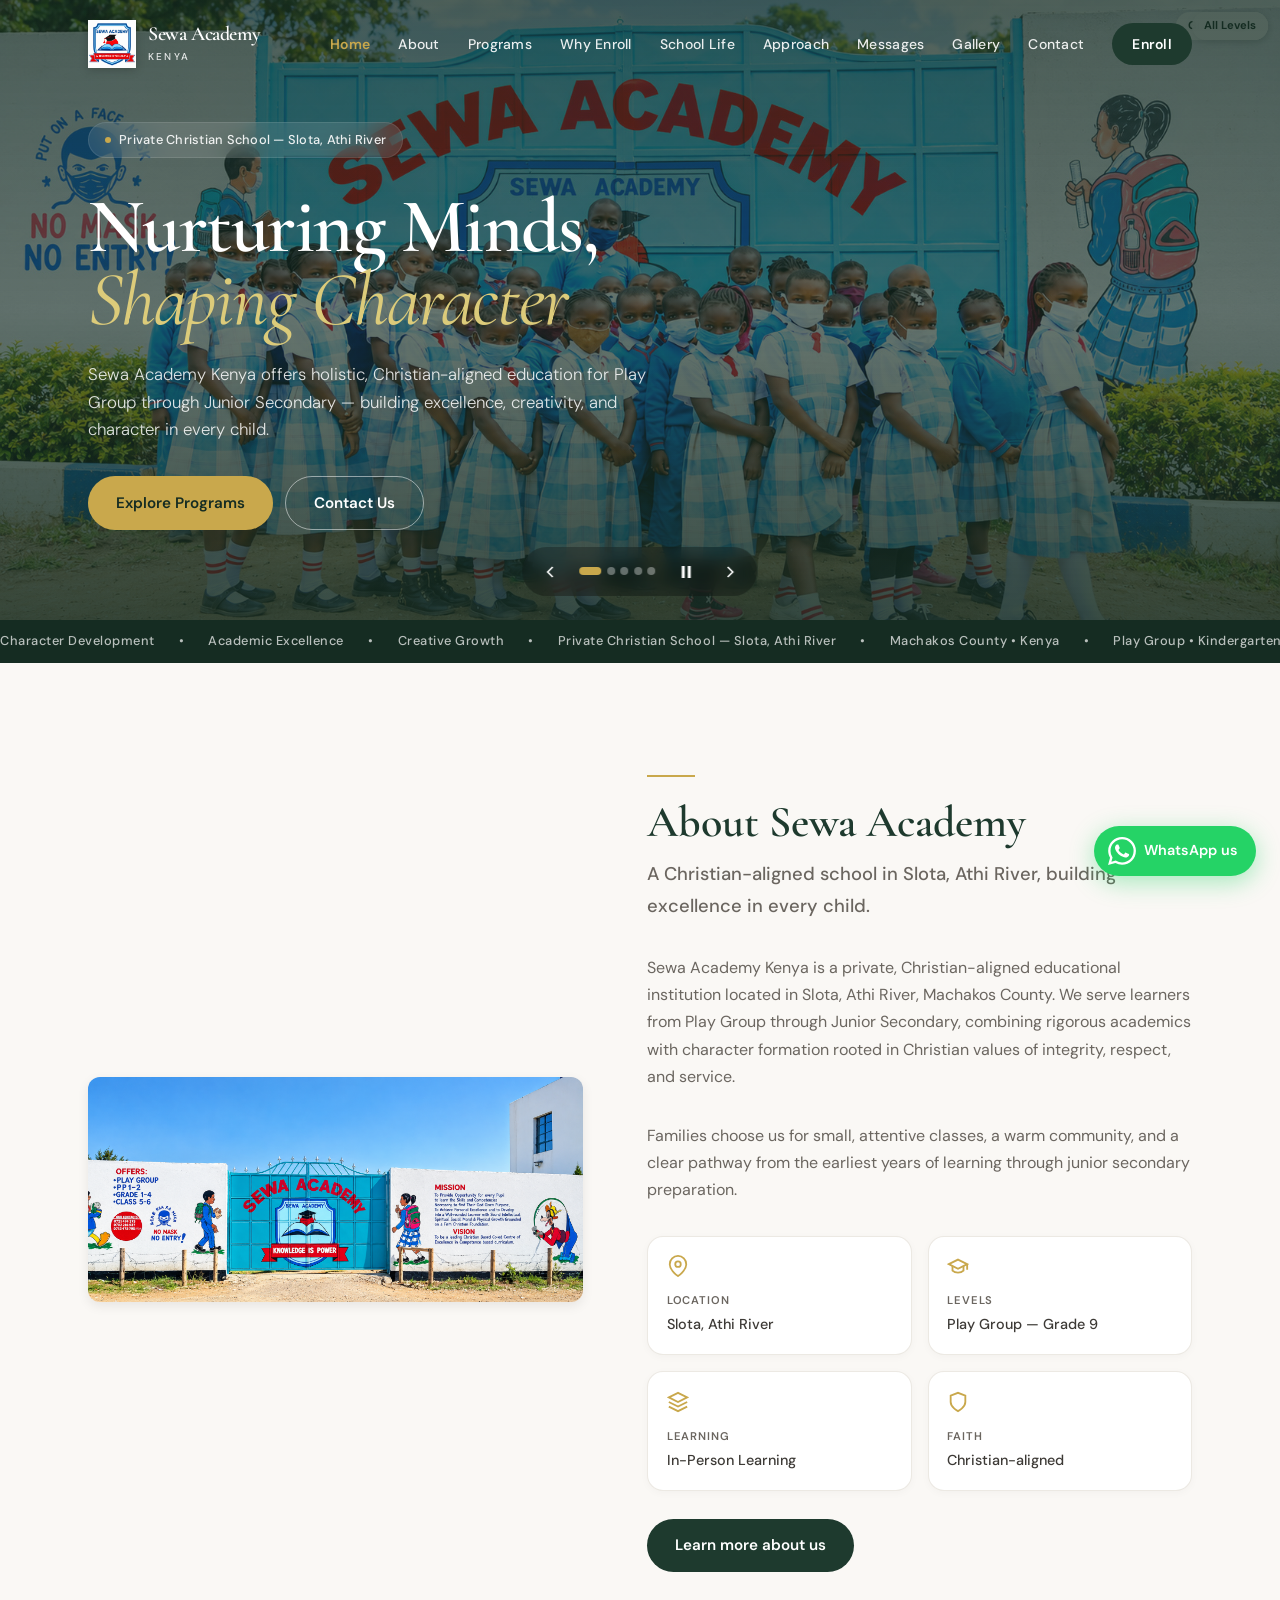
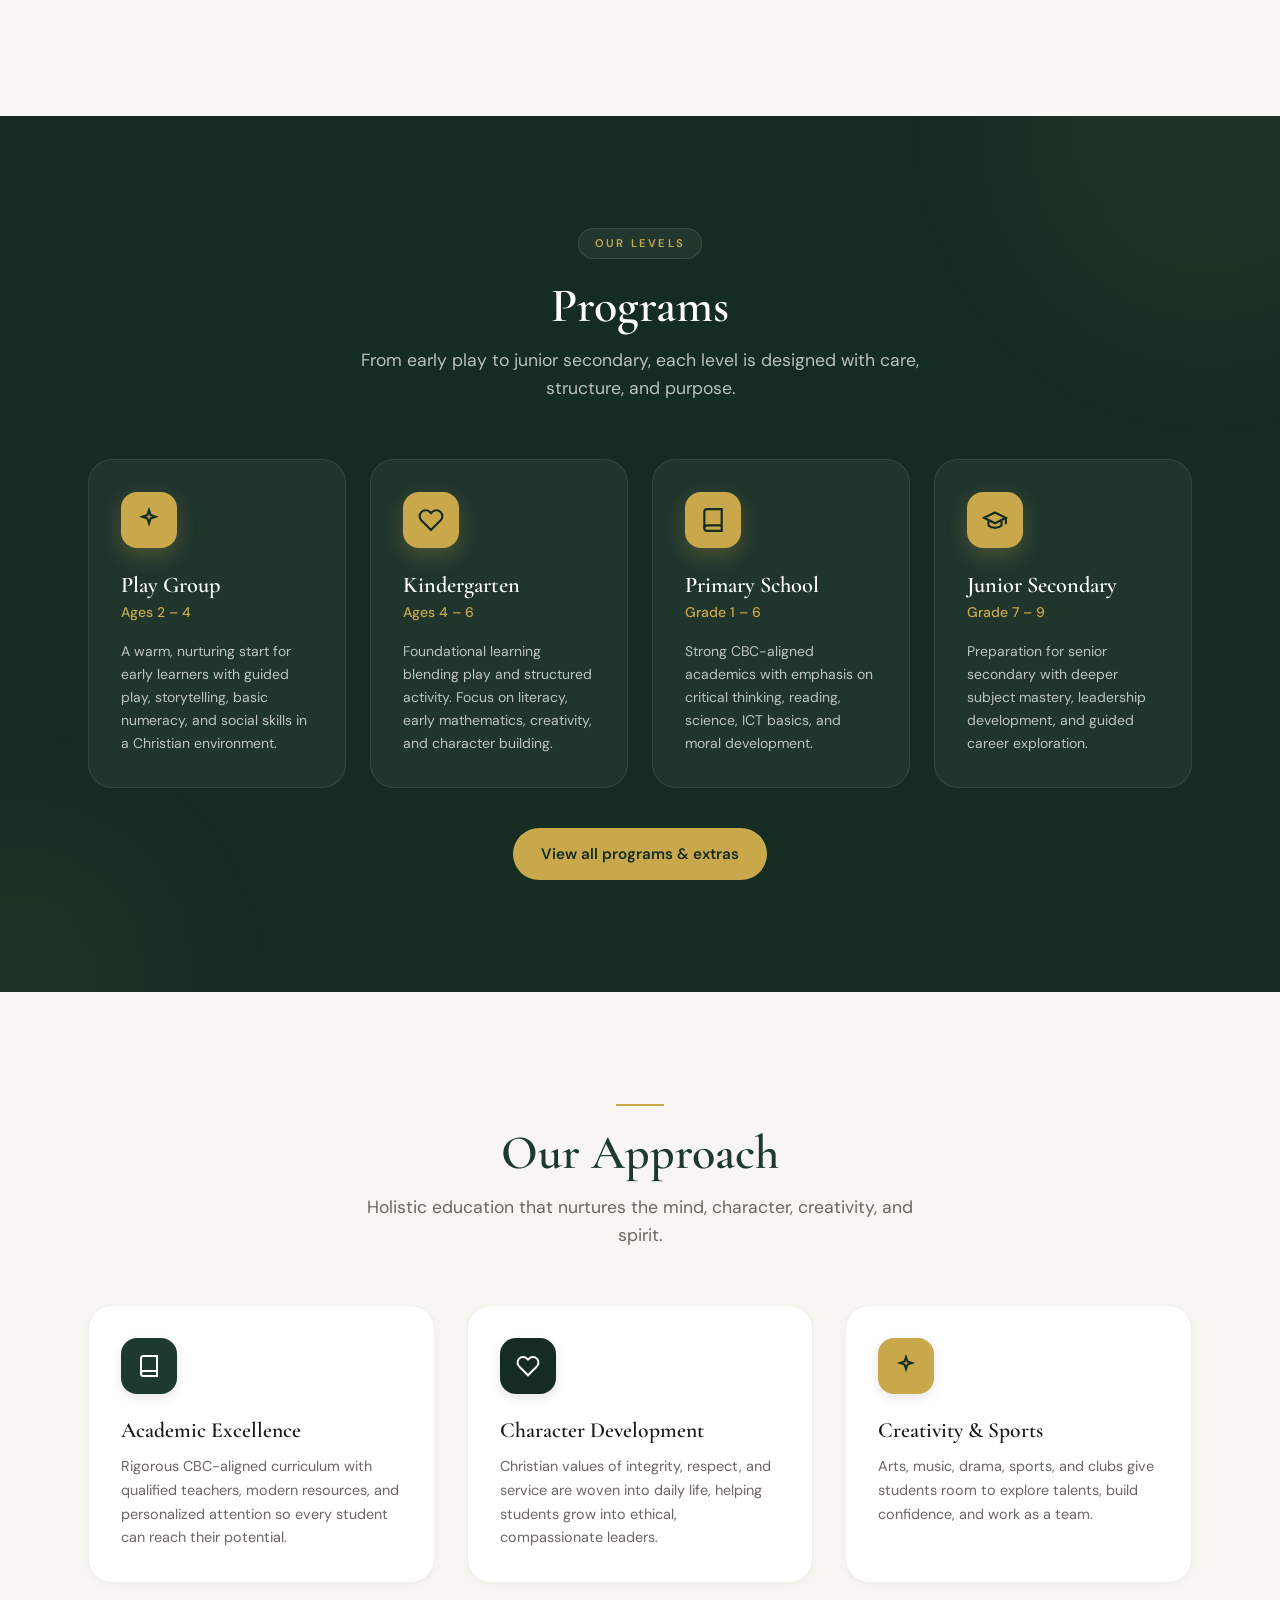
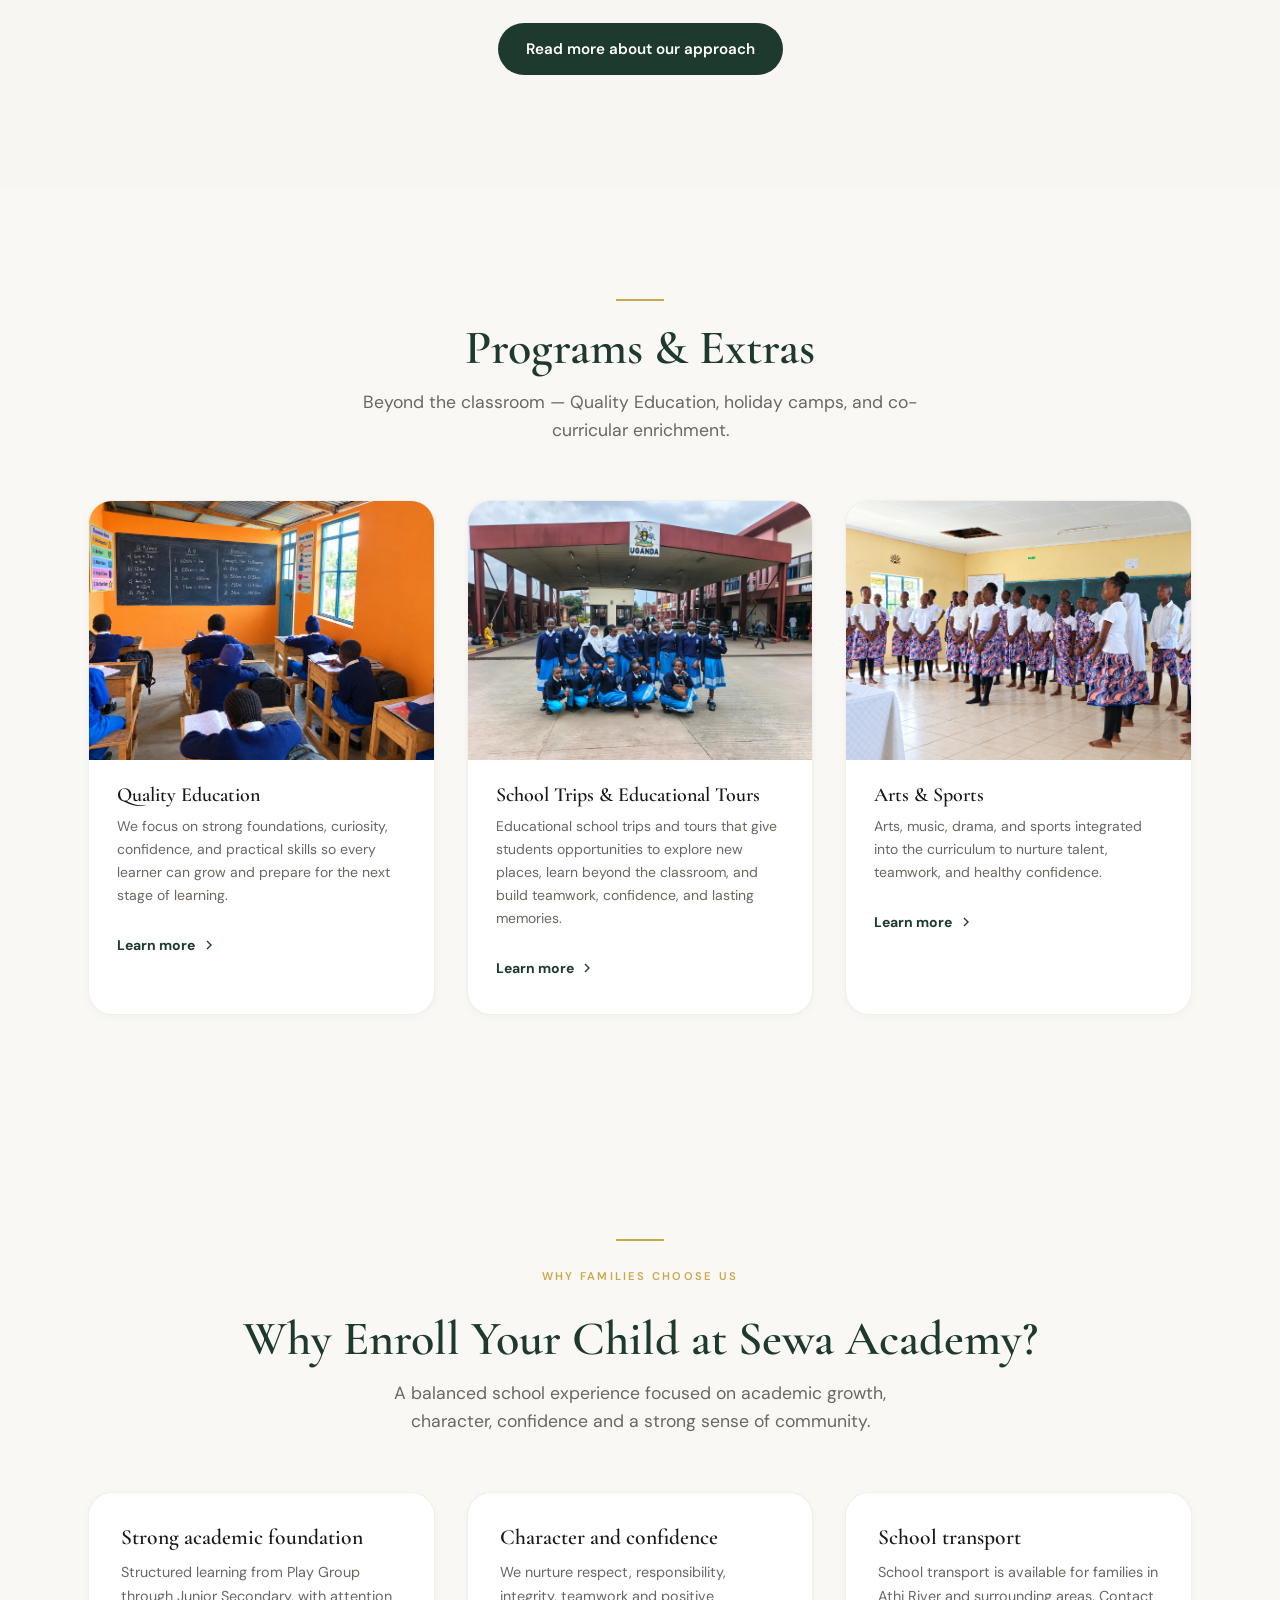
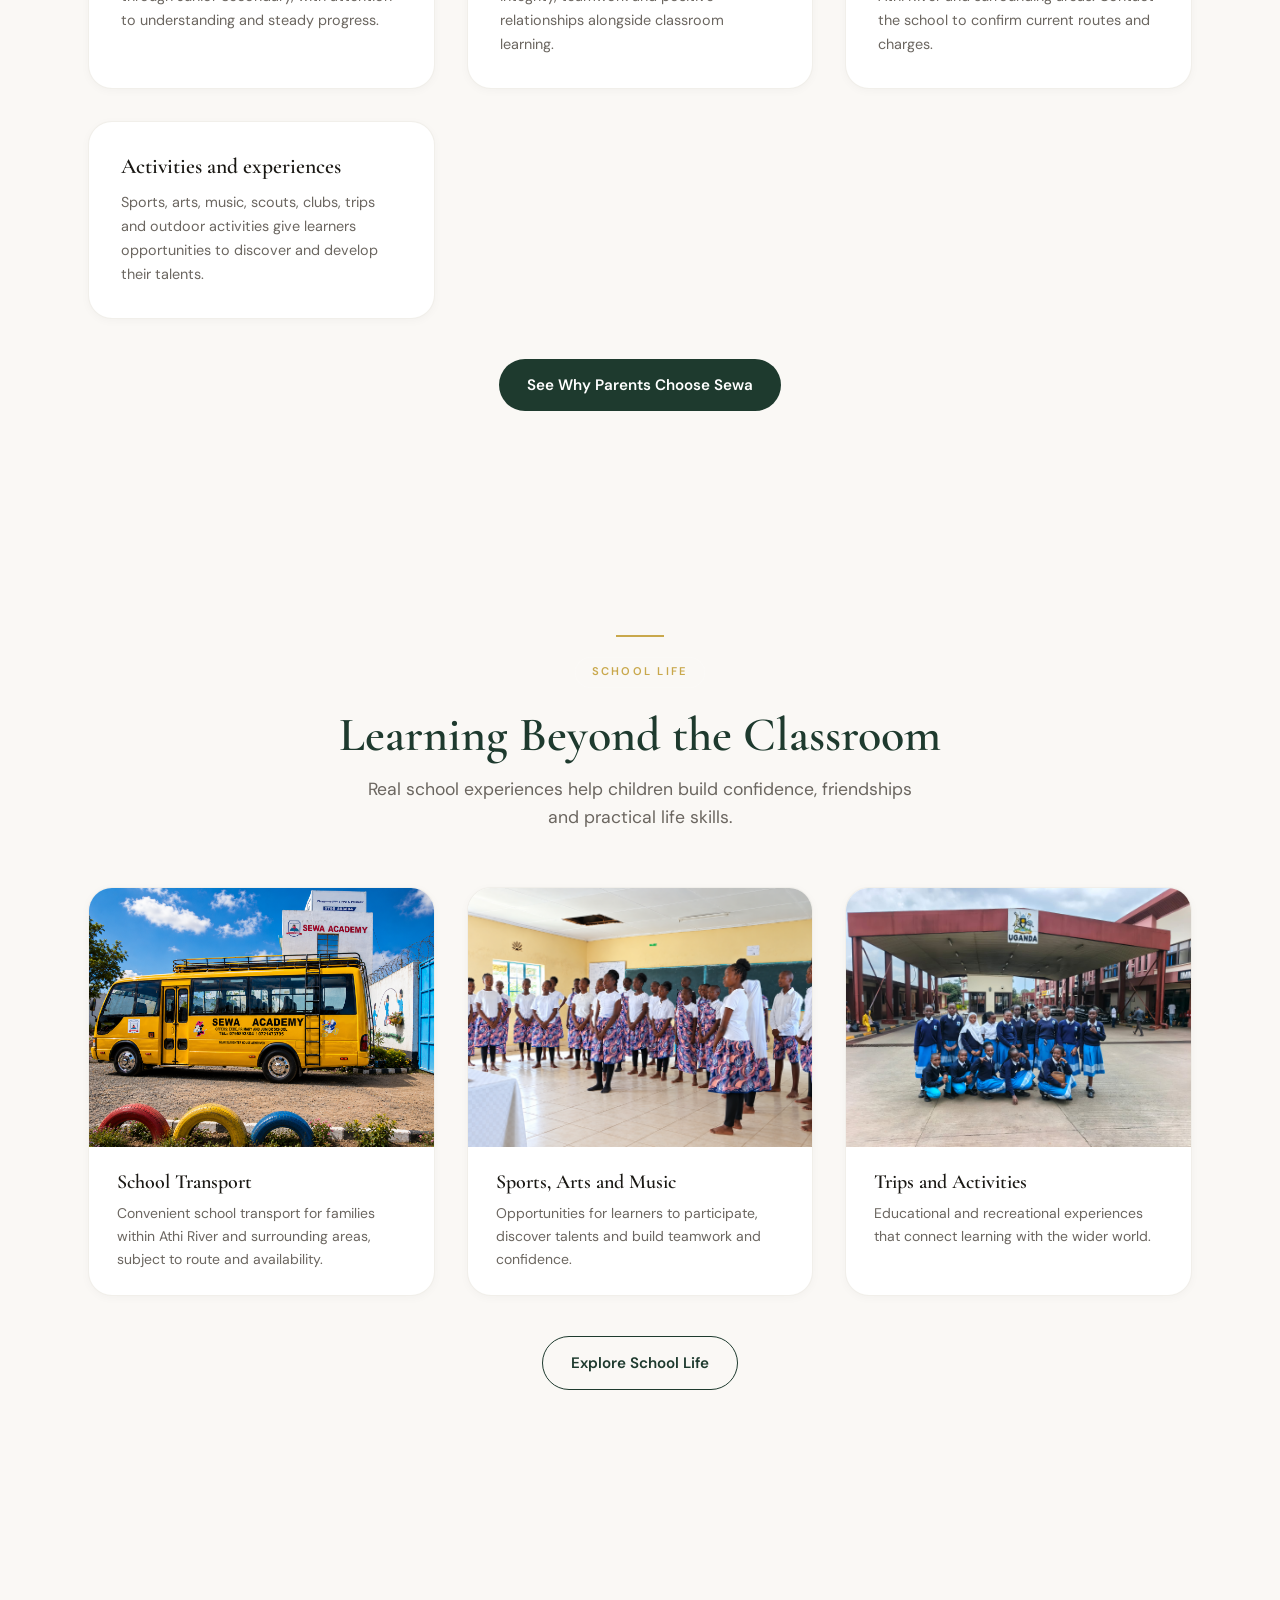
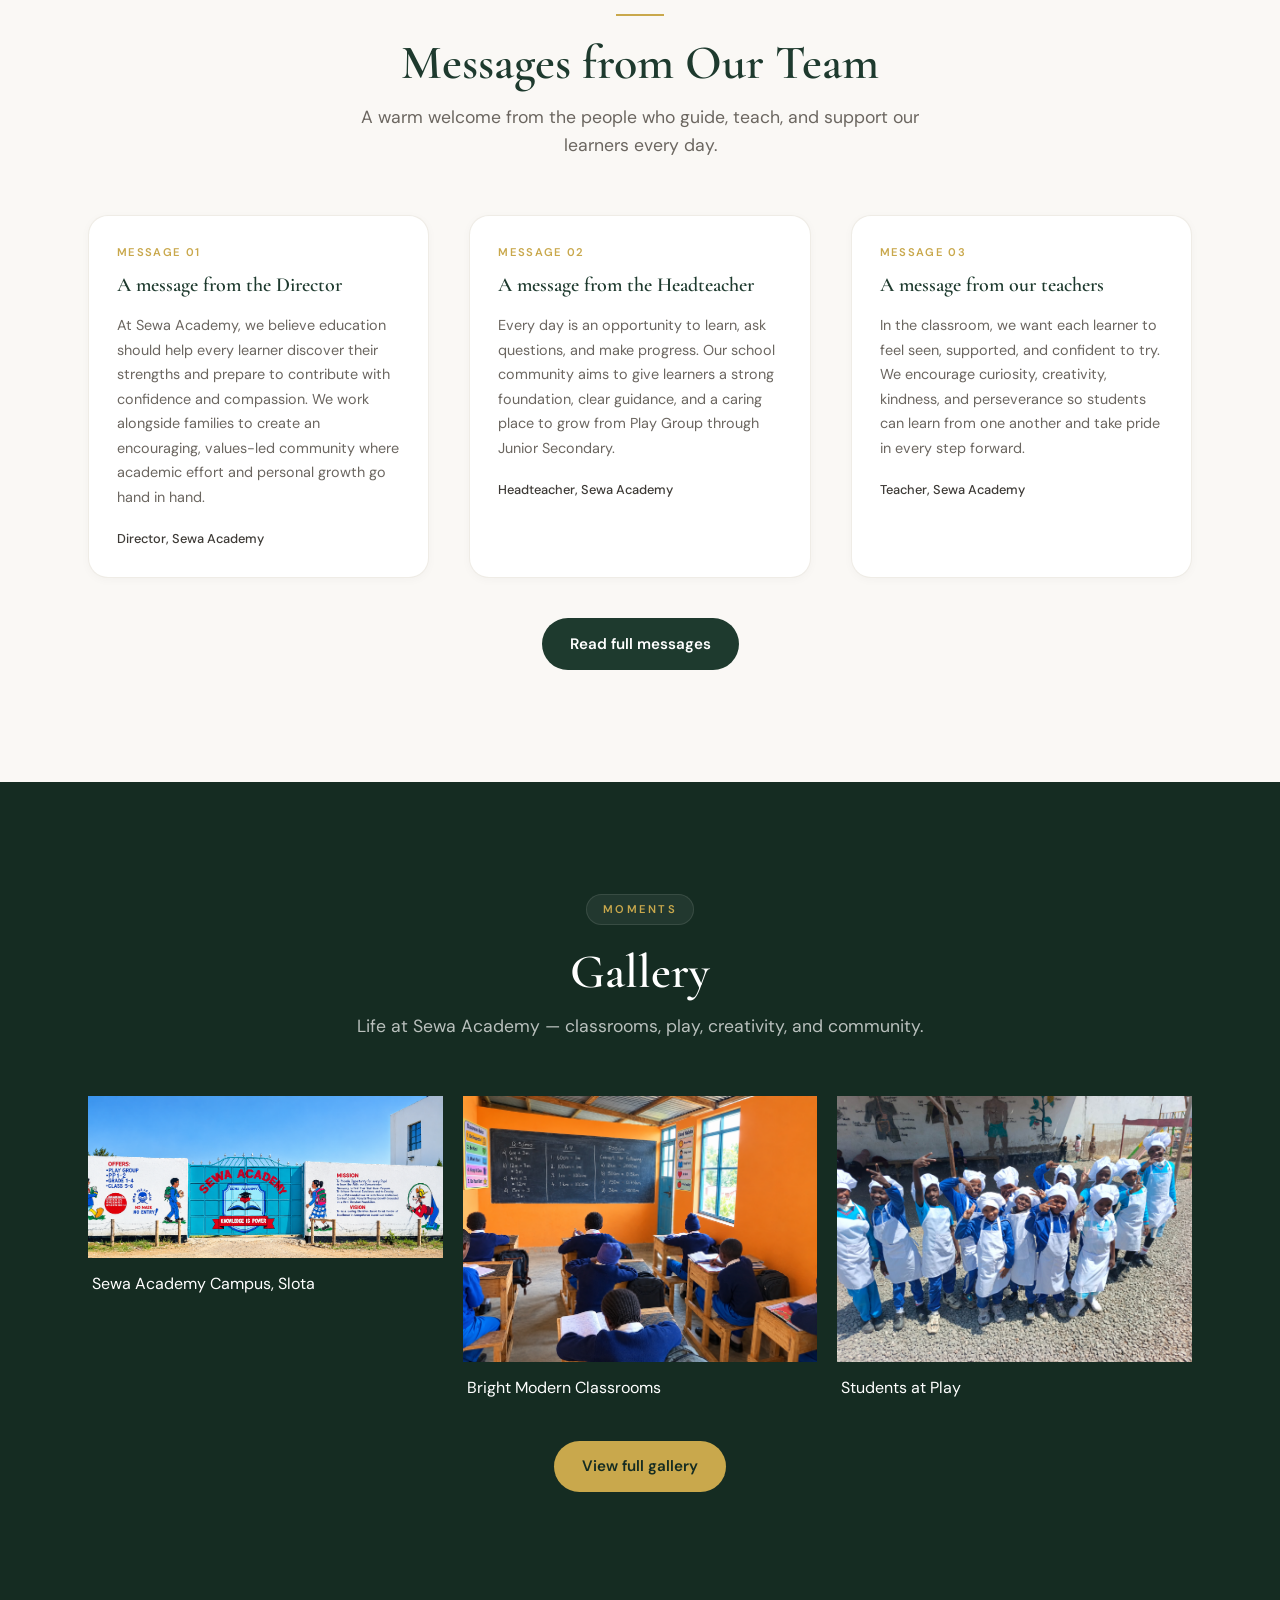
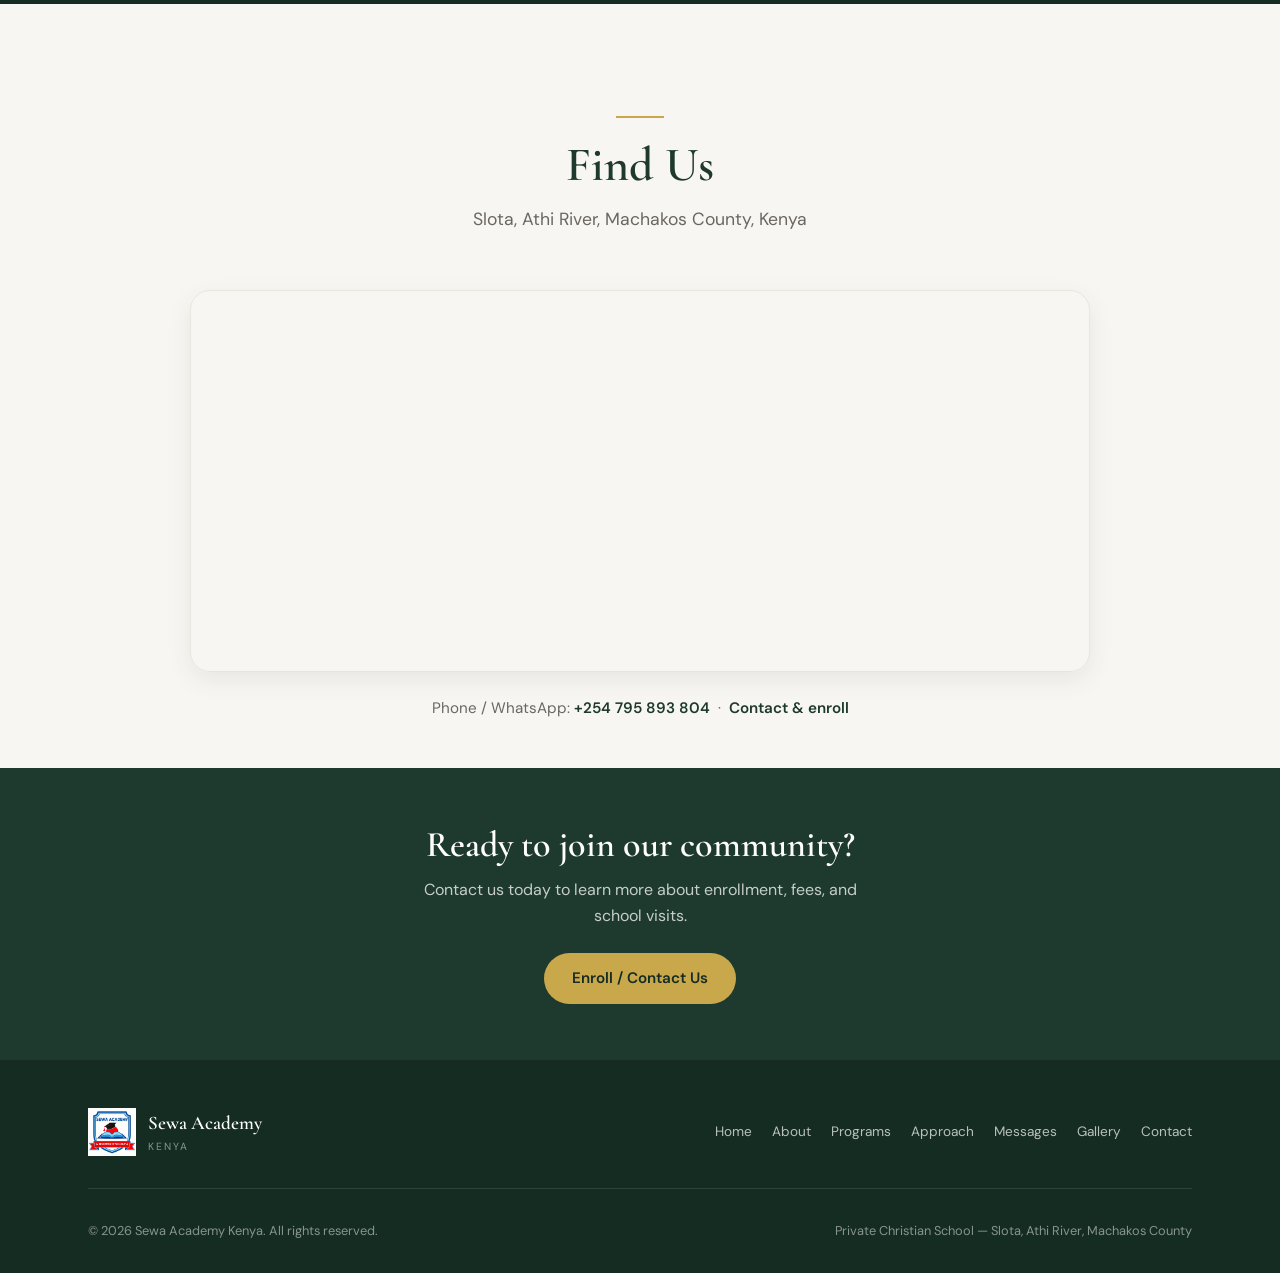
==== index.html @ 42a6a90d "Add files via upload" ====
<!DOCTYPE html>

<html lang="en">
<head>
<meta charset="utf-8"/>
<meta content="width=device-width, initial-scale=1.0" name="viewport"/>


<meta content="Sewa Academy Kenya" name="author"/>




<title>Sewa Academy Kenya | Private Christian School in Athi River</title>

<link href="https://fonts.googleapis.com" rel="preconnect"/>
<link crossorigin="" href="https://fonts.gstatic.com" rel="preconnect"/>
<link href="https://fonts.googleapis.com/css2?family=Cormorant+Garamond:ital,wght@0,400;0,600;1,400&amp;family=DM+Sans:ital,opsz,wght@0,9..40,300;0,9..40,400;0,9..40,500;0,9..40,600;1,9..40,400&amp;display=swap" rel="stylesheet"/>
<link href="styles.css" rel="stylesheet"/>
<link href="sitemap.xml" rel="sitemap" title="Sitemap" type="application/xml"/>
<link href="img/sewa-academy-logo.png" rel="icon" type="image/png"/>
<meta content="Sewa Academy Kenya is a private Christian-aligned school in Slota, Athi River, Machakos County, offering education from Play Group through Junior Secondary." name="description"/><meta content="index, follow, max-image-preview:large" name="robots"/><link href="https://sewa-website-demo-vpy4.vercel.app/" rel="canonical"/><meta content="Sewa Academy Kenya | Private Christian School in Athi River" property="og:title"/><meta content="Sewa Academy Kenya is a private Christian-aligned school in Slota, Athi River, Machakos County, offering education from Play Group through Junior Secondary." property="og:description"/><meta content="website" property="og:type"/><meta content="https://sewa-website-demo-vpy4.vercel.app/" property="og:url"/><meta content="https://sewa-website-demo-vpy4.vercel.app/img/hero-school.jpg" property="og:image"/><meta content="Sewa Academy Kenya school website image" property="og:image:alt"/><meta content="Sewa Academy Kenya" property="og:site_name"/><meta content="en_KE" property="og:locale"/><meta content="summary_large_image" name="twitter:card"/><meta content="Sewa Academy Kenya | Private Christian School in Athi River" name="twitter:title"/><meta content="Sewa Academy Kenya is a private Christian-aligned school in Slota, Athi River, Machakos County, offering education from Play Group through Junior Secondary." name="twitter:description"/><meta content="https://sewa-website-demo-vpy4.vercel.app/" name="twitter:url"/><meta content="https://sewa-website-demo-vpy4.vercel.app/img/hero-school.jpg" name="twitter:image"/><script type="application/ld+json">{"@context":"https://schema.org","@graph":[{"@type":["EducationalOrganization","LocalBusiness"],"@id":"https://sewa-website-demo-vpy4.vercel.app/#school","name":"Sewa Academy Kenya","url":"https://sewa-website-demo-vpy4.vercel.app/","logo":"https://sewa-website-demo-vpy4.vercel.app/img/sewa-academy-logo.png","image":"https://sewa-website-demo-vpy4.vercel.app/img/hero-school.jpg","description":"Private Christian-aligned school in Slota, Athi River, Machakos County, Kenya.","telephone":"+254795893804","email":"info@sewaacademykenya.com","address":{"@type":"PostalAddress","streetAddress":"Slota","addressLocality":"Athi River","addressRegion":"Machakos County","addressCountry":"KE"},"areaServed":{"@type":"Place","name":"Athi River, Machakos County, Kenya"},"contactPoint":{"@type":"ContactPoint","telephone":"+254795893804","contactType":"admissions","email":"info@sewaacademykenya.com","availableLanguage":["English"]}},{"@type":"WebSite","@id":"https://sewa-website-demo-vpy4.vercel.app/#website","url":"https://sewa-website-demo-vpy4.vercel.app/","name":"Sewa Academy Kenya","publisher":{"@id":"https://sewa-website-demo-vpy4.vercel.app/#school"},"inLanguage":"en-KE"},{"@type":"WebPage","@id":"https://sewa-website-demo-vpy4.vercel.app/#webpage","url":"https://sewa-website-demo-vpy4.vercel.app/","name":"Sewa Academy Kenya | Private Christian School in Athi River","description":"Sewa Academy Kenya is a private Christian-aligned school in Slota, Athi River, Machakos County, offering education from Play Group through Junior Secondary.","isPartOf":{"@id":"https://sewa-website-demo-vpy4.vercel.app/#website"},"about":{"@id":"https://sewa-website-demo-vpy4.vercel.app/#school"},"inLanguage":"en-KE"}]}</script></head>
<body>
<a class="skip-link" href="#main-content">Skip to main content</a>
<nav aria-label="Main navigation" class="site-nav" id="site-nav">
<div class="nav-inner">
<a aria-label="Sewa Academy Kenya home" class="nav-brand" href="/">
<img alt="Sewa Academy logo" class="nav-logo" height="48" src="img/sewa-academy-logo.png" width="48"/>
<div class="nav-brand-text"><span class="nav-name">Sewa Academy</span><span class="nav-sub">Kenya</span></div>
</a>
<div class="nav-links" id="nav-links">
<a class="active" href="/">Home</a>
<a href="/about">About</a>
<a href="/programs">Programs</a>
<a href="/why-enroll">Why Enroll</a>
<a href="/amenities">School Life</a>
<a href="/approach">Approach</a>
<a href="/messages">Messages</a>
<a href="/gallery">Gallery</a>
<a href="/contact">Contact</a>
<a class="btn-enroll" href="/contact">Enroll</a>
</div>
<button aria-controls="nav-links" aria-expanded="false" aria-label="Open navigation menu" class="nav-toggle" id="nav-toggle" type="button"><span class="hamburger"></span></button>
</div>
</nav>
<main id="main-content">
<!-- Hero -->
<header class="hero" role="banner">
<div aria-label="Sewa Academy photo slideshow" aria-roledescription="carousel" class="hero-slides" role="region">
<img alt="Sewa Academy campus in Athi River" class="hero-slide active" data-index="0" decoding="async" loading="eager" src="img/hero-school.jpg"/>
<img alt="Sewa Academy learners enjoying time together" class="hero-slide" data-index="1" decoding="async" loading="lazy" src="img/gate.png"/>
<img alt="A bright classroom ready for learning" class="hero-slide" data-index="2" decoding="async" loading="lazy" src="img/class.png"/>
<img alt="Learners exploring creative activities" class="hero-slide" data-index="3" decoding="async" loading="lazy" src="img/arts-sports.png"/>
<img alt="Learners taking part in a holiday camp" class="hero-slide" data-index="4" decoding="async" loading="lazy" src="img/calture.jpeg"/>
<div class="hero-overlay"></div>
</div>
<div class="hero-content">
<div class="hero-badge"><span class="badge-dot"></span> Private Christian School — Slota, Athi River</div>
<h1 class="hero-title">Nurturing Minds,<br/><em>Shaping Character</em></h1>
<p class="hero-lead">Sewa Academy Kenya offers holistic, Christian-aligned education for Play Group through Junior Secondary — building excellence, creativity, and character in every child.</p>
<div class="hero-actions">
<a class="btn btn-gold" href="/programs">Explore Programs</a>
<a class="btn btn-outline" href="/contact">Contact Us</a>
</div>
</div>
<div class="hero-controls">
<button aria-label="Previous slide" class="hero-btn" id="hero-prev" type="button"><svg fill="none" height="20" stroke="currentColor" stroke-width="2" viewbox="0 0 24 24" width="20"><path d="M15 18l-6-6 6-6"></path></svg></button>
<div aria-label="Slide indicators" class="hero-dots" id="hero-dots" role="tablist"></div>
<button aria-label="Pause slideshow" class="hero-btn" id="hero-pause" type="button">
<svg class="icon-pause" fill="currentColor" height="18" viewbox="0 0 24 24" width="18"><rect height="16" width="4" x="6" y="4"></rect><rect height="16" width="4" x="14" y="4"></rect></svg>
<svg class="icon-play" fill="currentColor" height="18" style="display:none" viewbox="0 0 24 24" width="18"><path d="M8 5v14l11-7z"></path></svg>
</button>
<button aria-label="Next slide" class="hero-btn" id="hero-next" type="button"><svg fill="none" height="20" stroke="currentColor" stroke-width="2" viewbox="0 0 24 24" width="20"><path d="M9 18l6-6-6-6"></path></svg></button>
</div>
</header>
<div aria-hidden="true" class="marquee">
<div class="marquee-track">
<span>Character Development</span><span>•</span><span>Academic Excellence</span><span>•</span><span>Creative Growth</span><span>•</span>
<span>Private Christian School — Slota, Athi River</span><span>•</span><span>Machakos County • Kenya</span><span>•</span>
<span>Play Group • Kindergarten • Primary School Grade 1–6</span><span>•</span><span>Junior Secondary Grade 7–9</span><span>•</span>
<span>Character Development</span><span>•</span><span>Academic Excellence</span><span>•</span><span>Creative Growth</span><span>•</span>
<span>Private Christian School — Slota, Athi River</span><span>•</span><span>Machakos County • Kenya</span><span>•</span>
<span>Play Group • Kindergarten • Primary School Grade 1–6</span><span>•</span><span>Junior Secondary Grade 7–9</span><span>•</span>
</div>
</div>
<!-- About -->
<section class="section about">
<div class="container">
<div class="about-grid">
<div class="about-image">
<img alt="Bright classroom at Sewa Academy" height="400" loading="lazy" src="img/gate.png" width="600"/>
</div>
<div class="about-content">
<div class="decorative-line"></div>
<h2>About Sewa Academy</h2>
<p class="section-lead">A Christian-aligned school in Slota, Athi River, building excellence in every child.</p>
<p>Sewa Academy Kenya is a private, Christian-aligned educational institution located in Slota, Athi River, Machakos County. We serve learners from Play Group through Junior Secondary, combining rigorous academics with character formation rooted in Christian values of integrity, respect, and service.</p>
<p>Families choose us for small, attentive classes, a warm community, and a clear pathway from the earliest years of learning through junior secondary preparation.</p>
<div class="about-stats">
<div class="stat-card">
<svg fill="none" height="22" stroke="currentColor" stroke-width="2" viewbox="0 0 24 24" width="22"><path d="M21 10c0 7-9 13-9 13s-9-6-9-13a9 9 0 0 1 18 0z"></path><circle cx="12" cy="10" r="3"></circle></svg>
<div class="stat-label">Location</div><div class="stat-value">Slota, Athi River</div>
</div>
<div class="stat-card">
<svg fill="none" height="22" stroke="currentColor" stroke-width="2" viewbox="0 0 24 24" width="22"><path d="M22 10v6M2 10l10-5 10 5-10 5z"></path><path d="M6 12v5c3 3 9 3 12 0v-5"></path></svg>
<div class="stat-label">Levels</div><div class="stat-value">Play Group — Grade 9</div>
</div>
<div class="stat-card">
<svg fill="none" height="22" stroke="currentColor" stroke-width="2" viewbox="0 0 24 24" width="22"><path d="M12 2L2 7l10 5 10-5-10-5z"></path><path d="M2 17l10 5 10-5"></path><path d="M2 12l10 5 10-5"></path></svg>
<div class="stat-label">Learning</div><div class="stat-value">In-Person Learning</div>
</div>
<div class="stat-card">
<svg fill="none" height="22" stroke="currentColor" stroke-width="2" viewbox="0 0 24 24" width="22"><path d="M12 22s8-4 8-10V5l-8-3-8 3v7c0 6 8 10 8 10z"></path></svg>
<div class="stat-label">Faith</div><div class="stat-value">Christian-aligned</div>
</div>
</div>
<p style="margin-top:1.75rem"><a class="btn btn-forest" href="/about">Learn more about us</a></p>
</div>
</div>
</div>
</section>
<!-- Programs -->
<section class="section programs">
<div class="container">
<div class="section-header center light">
<span class="section-tag">Our Levels</span>
<h2>Programs</h2>
<p>From early play to junior secondary, each level is designed with care, structure, and purpose.</p>
</div>
<div class="programs-grid">
<a class="program-card" href="/programs">
<div class="program-icon"><svg fill="none" height="26" stroke="currentColor" stroke-width="2" viewbox="0 0 24 24" width="26"><path d="M12 3l1.5 4.5L18 9l-4.5 1.5L12 15l-1.5-4.5L6 9l4.5-1.5L12 3z"></path></svg></div>
<h3>Play Group</h3><div class="program-age">Ages 2 – 4</div>
<p>A warm, nurturing start for early learners with guided play, storytelling, basic numeracy, and social skills in a Christian environment.</p>
</a>
<a class="program-card" href="/programs">
<div class="program-icon"><svg fill="none" height="26" stroke="currentColor" stroke-width="2" viewbox="0 0 24 24" width="26"><path d="M20.84 4.61a5.5 5.5 0 0 0-7.78 0L12 5.67l-1.06-1.06a5.5 5.5 0 0 0-7.78 7.78l1.06 1.06L12 21.23l7.78-7.78 1.06-1.06a5.5 5.5 0 0 0 0-7.78z"></path></svg></div>
<h3>Kindergarten</h3><div class="program-age">Ages 4 – 6</div>
<p>Foundational learning blending play and structured activity. Focus on literacy, early mathematics, creativity, and character building.</p>
</a>
<a class="program-card" href="/programs">
<div class="program-icon"><svg fill="none" height="26" stroke="currentColor" stroke-width="2" viewbox="0 0 24 24" width="26"><path d="M4 19.5A2.5 2.5 0 0 1 6.5 17H20"></path><path d="M6.5 2H20v20H6.5A2.5 2.5 0 0 1 4 19.5v-15A2.5 2.5 0 0 1 6.5 2z"></path></svg></div>
<h3>Primary School</h3><div class="program-age">Grade 1 – 6</div>
<p>Strong CBC-aligned academics with emphasis on critical thinking, reading, science, ICT basics, and moral development.</p>
</a>
<a class="program-card" href="/programs">
<div class="program-icon"><svg fill="none" height="26" stroke="currentColor" stroke-width="2" viewbox="0 0 24 24" width="26"><path d="M22 10v6M2 10l10-5 10 5-10 5z"></path><path d="M6 12v5c3 3 9 3 12 0v-5"></path></svg></div>
<h3>Junior Secondary</h3><div class="program-age">Grade 7 – 9</div>
<p>Preparation for senior secondary with deeper subject mastery, leadership development, and guided career exploration.</p>
</a>
</div>
<p style="text-align:center;margin-top:2.5rem;position:relative;z-index:1">
<a class="btn btn-gold" href="/programs">View all programs &amp; extras</a>
</p>
</div>
</section>
<!-- Approach -->
<section class="section approach">
<div class="container">
<div class="section-header center">
<div class="decorative-line"></div>
<h2>Our Approach</h2>
<p>Holistic education that nurtures the mind, character, creativity, and spirit.</p>
</div>
<div class="approach-grid">
<article class="approach-card">
<div class="approach-icon forest"><svg fill="none" height="24" stroke="currentColor" stroke-width="2" viewbox="0 0 24 24" width="24"><path d="M4 19.5A2.5 2.5 0 0 1 6.5 17H20"></path><path d="M6.5 2H20v20H6.5A2.5 2.5 0 0 1 4 19.5v-15A2.5 2.5 0 0 1 6.5 2z"></path></svg></div>
<h3>Academic Excellence</h3>
<p>Rigorous CBC-aligned curriculum with qualified teachers, modern resources, and personalized attention so every student can reach their potential.</p>
</article>
<article class="approach-card">
<div class="approach-icon deep"><svg fill="none" height="24" stroke="currentColor" stroke-width="2" viewbox="0 0 24 24" width="24"><path d="M20.84 4.61a5.5 5.5 0 0 0-7.78 0L12 5.67l-1.06-1.06a5.5 5.5 0 0 0-7.78 7.78l1.06 1.06L12 21.23l7.78-7.78 1.06-1.06a5.5 5.5 0 0 0 0-7.78z"></path></svg></div>
<h3>Character Development</h3>
<p>Christian values of integrity, respect, and service are woven into daily life, helping students grow into ethical, compassionate leaders.</p>
</article>
<article class="approach-card">
<div class="approach-icon gold"><svg fill="none" height="24" stroke="currentColor" stroke-width="2" viewbox="0 0 24 24" width="24"><path d="M12 3l1.5 4.5L18 9l-4.5 1.5L12 15l-1.5-4.5L6 9l4.5-1.5L12 3z"></path></svg></div>
<h3>Creativity &amp; Sports</h3>
<p>Arts, music, drama, sports, and clubs give students room to explore talents, build confidence, and work as a team.</p>
</article>
</div>
<p style="text-align:center;margin-top:2.5rem"><a class="btn btn-forest" href="/approach">Read more about our approach</a></p>
</div>
</section>
<!-- Programs & Extras -->
<section class="section extras">
<div class="container">
<div class="section-header center">
<div class="decorative-line"></div>
<h2>Programs &amp; Extras</h2>
<p>Beyond the classroom — Quality Education, holiday camps, and co-curricular enrichment.</p>
</div>
<div class="extras-grid">
<article class="extra-card">
<div class="extra-image">
<img alt="Student engaged in quality education" height="250" loading="lazy" src="img/class.png" width="400"/>
<span class="extra-badge">Grades 1 – 7</span>
</div>
<div class="extra-body">
<h3>Quality Education</h3><p>We focus on strong foundations, curiosity, confidence, and practical skills so every learner can grow and prepare for the next stage of learning.</p>
<a class="read-more" href="/programs">Learn more <svg fill="none" height="16" stroke="currentColor" stroke-width="2" viewbox="0 0 24 24" width="16"><path d="M9 18l6-6-6-6"></path></svg></a>
</div>
</article>
<article class="extra-card">
<div class="extra-image">
<img alt="Children at an international holiday camp" height="250" loading="lazy" src="img/trips.jpeg" width="400"/>
<span class="extra-badge">All Ages</span>
</div>
<div class="extra-body">
  <h3>School Trips & Educational Tours</h3>
  <p>Educational school trips and tours that give students opportunities to explore new places, learn beyond the classroom, and build teamwork, confidence, and lasting memories.</p>
  <a class="read-more" href="/programs">Learn more <svg fill="none" height="16" stroke="currentColor" stroke-width="2" viewbox="0 0 24 24" width="16"><path d="M9 18l6-6-6-6"></path></svg></a>
</div>
</article>
<article class="extra-card">
<div class="extra-image">
<img alt="Children painting and doing arts activities" height="250" loading="lazy" src="img/arts.png" width="400"/>
<span class="extra-badge">All Levels</span>
</div>
<div class="extra-body">
<h3>Arts &amp; Sports</h3>
<p>Arts, music, drama, and sports integrated into the curriculum to nurture talent, teamwork, and healthy confidence.</p>
<a class="read-more" href="/programs">Learn more <svg fill="none" height="16" stroke="currentColor" stroke-width="2" viewbox="0 0 24 24" width="16"><path d="M9 18l6-6-6-6"></path></svg></a>
</div>
</article>
</div>
</div>
</section>
<!-- Why Enroll -->
<section class="section why-enroll-home">
<div class="container">
<div class="section-header center"><div class="decorative-line"></div><span class="section-tag">Why families choose us</span><h2>Why Enroll Your Child at Sewa Academy?</h2><p>A balanced school experience focused on academic growth, character, confidence and a strong sense of community.</p></div>
<div class="approach-grid">
<article class="approach-card"><h3>Strong academic foundation</h3><p>Structured learning from Play Group through Junior Secondary, with attention to understanding and steady progress.</p></article>
<article class="approach-card"><h3>Character and confidence</h3><p>We nurture respect, responsibility, integrity, teamwork and positive relationships alongside classroom learning.</p></article>
<article class="approach-card"><h3>School transport</h3><p>School transport is available for families in Athi River and surrounding areas. Contact the school to confirm current routes and charges.</p></article>
<article class="approach-card"><h3>Activities and experiences</h3><p>Sports, arts, music, scouts, clubs, trips and outdoor activities give learners opportunities to discover and develop their talents.</p></article>
</div>
<p style="text-align:center;margin-top:2.5rem"><a class="btn btn-forest" href="/why-enroll">See Why Parents Choose Sewa</a></p>
</div>
</section>
<!-- School Life -->
<section class="section school-life-home">
<div class="container"><div class="section-header center"><div class="decorative-line"></div><span class="section-tag">School life</span><h2>Learning Beyond the Classroom</h2><p>Real school experiences help children build confidence, friendships and practical life skills.</p></div>
<div class="extras-grid">
<article class="extra-card"><div class="extra-image"><img alt="Sewa Academy campus in Athi River" height="250" loading="lazy" src="img/schoolbus.webp" width="400"/></div><div class="extra-body"><h3>School Transport</h3><p>Convenient school transport for families within Athi River and surrounding areas, subject to route and availability.</p></div></article>
<article class="extra-card"><div class="extra-image"><img alt="Sewa Academy learners taking part in arts and sports" height="250" loading="lazy" src="img/arts.png" width="400"/></div><div class="extra-body"><h3>Sports, Arts and Music</h3><p>Opportunities for learners to participate, discover talents and build teamwork and confidence.</p></div></article>
<article class="extra-card"><div class="extra-image"><img alt="Sewa Academy learners during an outdoor school activity" height="250" loading="lazy" src="img/trips.jpeg" width="400"/></div><div class="extra-body"><h3>Trips and Activities</h3><p>Educational and recreational experiences that connect learning with the wider world.</p></div></article>
</div>
<p style="text-align:center;margin-top:2.5rem"><a class="btn btn-outline-dark" href="/amenities">Explore School Life</a></p>
</div>
</section>
<!-- Messages (on home) -->
<section class="section messages" id="messages-home">
<div class="container">
<div class="section-header center">
<div class="decorative-line"></div>
<h2>Messages from Our Team</h2>
<p>A warm welcome from the people who guide, teach, and support our learners every day.</p>
</div>
<div class="messages-grid">
<article class="message-card">
<span class="message-num">MESSAGE 01</span>
<h3>A message from the Director</h3>
<p>At Sewa Academy, we believe education should help every learner discover their strengths and prepare to contribute with confidence and compassion. We work alongside families to create an encouraging, values-led community where academic effort and personal growth go hand in hand.</p>
<footer>Director, Sewa Academy</footer>
</article>
<article class="message-card">
<span class="message-num">MESSAGE 02</span>
<h3>A message from the Headteacher</h3>
<p>Every day is an opportunity to learn, ask questions, and make progress. Our school community aims to give learners a strong foundation, clear guidance, and a caring place to grow from Play Group through Junior Secondary.</p>
<footer>Headteacher, Sewa Academy</footer>
</article>
<article class="message-card">
<span class="message-num">MESSAGE 03</span>
<h3>A message from our teachers</h3>
<p>In the classroom, we want each learner to feel seen, supported, and confident to try. We encourage curiosity, creativity, kindness, and perseverance so students can learn from one another and take pride in every step forward.</p>
<footer>Teacher, Sewa Academy</footer>
</article>
</div>
<p style="text-align:center;margin-top:2.5rem"><a class="btn btn-forest" href="/messages">Read full messages</a></p>
</div>
</section>
<!-- Gallery teaser -->
<section class="section gallery">
<div class="container">
<div class="section-header center light">
<span class="section-tag">Moments</span>
<h2>Gallery</h2>
<p>Life at Sewa Academy — classrooms, play, creativity, and community.</p>
</div>
<div class="gallery-grid">
<figure class="gallery-item">
<img alt="Sewa Academy Campus, Slota" height="300" loading="lazy" src="img/gate.png" width="400"/>
<figcaption>Sewa Academy Campus, Slota</figcaption>
</figure>
<figure class="gallery-item">
<img alt="Bright Modern Classrooms" height="300" loading="lazy" src="img/class.png" width="400"/>
<figcaption>Bright Modern Classrooms</figcaption>
</figure>
<figure class="gallery-item">
<img alt="Students at Play" height="300" loading="lazy" src="img/calture.jpeg" width="400"/>
<figcaption>Students at Play</figcaption>
</figure>
</div>
<p style="text-align:center;margin-top:2.5rem">
<a class="btn btn-gold" href="/gallery">View full gallery</a>
</p>
</div>
</section>
<!-- Map + CTA -->
<section class="section contact" style="padding-bottom:3rem">
<div class="container">
<div class="section-header center">
<div class="decorative-line"></div>
<h2>Find Us</h2>
<p>Slota, Athi River, Machakos County, Kenya</p>
</div>
<div class="map-wrap">
<iframe allowfullscreen="" height="380" loading="lazy" referrerpolicy="no-referrer-when-downgrade" src="https://www.google.com/maps?q=Slota,+Athi+River,+Machakos+County,+Kenya&amp;output=embed" style="border:0;border-radius:1.25rem;display:block" title="Sewa Academy Kenya location map" width="100%"></iframe>
</div>
<p style="text-align:center;margin-top:1.5rem;color:var(--color-ink-muted);font-size:0.95rem">
          Phone / WhatsApp: <a href="tel:+254795893804" style="color:var(--color-forest);font-weight:600">+254 795 893 804</a>
           · 
          <a href="/contact" style="color:var(--color-forest);font-weight:600">Contact &amp; enroll</a>
</p>
</div>
</section>
<div class="cta-band">
<div class="container">
<h2>Ready to join our community?</h2>
<p>Contact us today to learn more about enrollment, fees, and school visits.</p>
<a class="btn btn-gold" href="/contact">Enroll / Contact Us</a>
</div>
</div>
</main>
<footer class="site-footer">
<div class="container">
<div class="footer-top">
<div class="footer-brand">
<img alt="Sewa Academy logo" height="48" src="img/sewa-academy-logo.png" width="48"/>
<div><div class="footer-name">Sewa Academy</div><div class="footer-sub">Kenya</div></div>
</div>
<nav aria-label="Footer navigation" class="footer-nav">
<a href="/">Home</a><a href="/about">About</a><a href="/programs">Programs</a>
<a href="/approach">Approach</a><a href="/messages">Messages</a>
<a href="/gallery">Gallery</a><a href="/contact">Contact</a>
</nav>
</div>
<div class="footer-bottom">
<p>© <span id="year"></span> Sewa Academy Kenya. All rights reserved.</p>
<p>Private Christian School — Slota, Athi River, Machakos County</p>
</div>
</div>
</footer>
<a aria-label="Chat with us on WhatsApp" class="whatsapp-float" href="https://wa.me/254795893804" rel="noopener noreferrer" target="_blank">
<svg fill="currentColor" height="28" viewbox="0 0 24 24" width="28"><path d="M17.472 14.382c-.297-.149-1.758-.867-2.03-.967-.273-.099-.471-.148-.67.15-.197.297-.767.966-.94 1.164-.173.199-.347.223-.644.075-.297-.15-1.255-.463-2.39-1.475-.883-.788-1.48-1.761-1.653-2.059-.173-.297-.018-.458.13-.606.134-.133.298-.347.446-.52.149-.174.198-.298.298-.497.099-.198.05-.371-.025-.52-.075-.149-.669-1.612-.916-2.207-.242-.579-.487-.5-.669-.51-.173-.008-.371-.01-.57-.01-.198 0-.52.074-.792.372-.272.297-1.04 1.016-1.04 2.479 0 1.462 1.065 2.875 1.213 3.074.149.198 2.096 3.2 5.077 4.487.709.306 1.262.489 1.694.625.712.227 1.36.195 1.871.118.571-.085 1.758-.719 2.006-1.413.248-.694.248-1.289.173-1.413-.074-.124-.272-.198-.57-.347m-5.421 7.403h-.004a9.87 9.87 0 01-5.031-1.378l-.361-.214-3.741.982.998-3.648-.235-.374a9.86 9.86 0 01-1.51-5.26c.001-5.45 4.436-9.884 9.888-9.884 2.64 0 5.122 1.03 6.988 2.898a9.825 9.825 0 012.893 6.994c-.003 5.45-4.435 9.884-9.885 9.884m8.413-18.297A11.815 11.815 0 0012.05 0C5.495 0 .16 5.335.157 11.892c0 2.096.547 4.142 1.588 5.945L.057 24l6.305-1.654a11.882 11.882 0 005.683 1.448h.005c6.554 0 11.89-5.335 11.893-11.893a11.821 11.821 0 00-3.48-8.413z"></path></svg>
<span>WhatsApp us</span>
</a>
<script src="script.js"></script>
</body>
</html>
---- styles.css ----
/* ============================================
   Sewa Academy Kenya — Pure CSS (multi-page)
   ============================================ */

:root {
  --font-display: 'Cormorant Garamond', Georgia, serif;
  --font-body: 'DM Sans', system-ui, sans-serif;

  --color-forest: #1e3a2e;
  --color-forest-deep: #152c22;
  --color-forest-light: #2a4e3a;
  --color-gold: #c9a84c;
  --color-gold-light: #dccb7a;
  --color-cream: #f8f6f2;
  --color-stone: #e8e4dc;
  --color-parchment: #faf8f5;
  --color-ink: #1a1814;
  --color-ink-soft: #3d3a36;
  --color-ink-muted: #6b6660;
  --color-white: #ffffff;

  --nav-height: 4.5rem;
  --radius: 1.5rem;
  --shadow: 0 10px 30px rgba(30, 58, 46, 0.08);
  --shadow-lg: 0 20px 40px rgba(30, 58, 46, 0.12);
  --transition: 0.3s ease;
}

*, *::before, *::after { 
  box-sizing: border-box; 
  margin: 0; 
  padding: 0; 
}

html {
  scroll-behavior: smooth;
  scroll-padding-top: 5.5rem;
  -webkit-font-smoothing: antialiased;
  -moz-osx-font-smoothing: grayscale;
}

body {
  font-family: var(--font-body);
  background-color: var(--color-parchment);
  color: var(--color-ink);
  line-height: 1.6;
  overflow-x: hidden;
}

img {
  max-width: 100%;
  height: auto;
  display: block;
}

a { 
  color: inherit; 
  text-decoration: none; 
}

button { 
  font-family: inherit; 
  cursor: pointer; 
  border: none; 
  background: none; 
}

ul, ol { 
  list-style: none; 
}

::selection {
  background: rgba(201, 168, 76, 0.25);
  color: var(--color-forest-deep);
}

.skip-link {
  position: absolute;
  top: -100%;
  left: 1rem;
  background: var(--color-forest);
  color: white;
  padding: 0.75rem 1.25rem;
  border-radius: 0.5rem;
  z-index: 100;
  font-weight: 600;
}
.skip-link:focus { 
  top: 1rem; 
}

.container {
  width: 100%;
  max-width: 72rem;
  margin: 0 auto;
  padding: 0 1.5rem;
}

.decorative-line {
  width: 48px;
  height: 2px;
  background: var(--color-gold);
  margin-bottom: 1.25rem;
}
.section-header.center .decorative-line { 
  margin-left: auto; 
  margin-right: auto; 
}

h1, h2, h3 {
  font-family: var(--font-display);
  font-weight: 600;
  line-height: 1.15;
}

/* ========== BUTTONS ========== */
.btn {
  display: inline-flex;
  align-items: center;
  justify-content: center;
  gap: 0.5rem;
  padding: 0.85rem 1.75rem;
  border-radius: 9999px;
  font-weight: 600;
  font-size: 0.95rem;
  transition: all var(--transition);
  min-height: 2.75rem;
}
.btn-gold {
  background: var(--color-gold);
  color: var(--color-forest-deep);
}
.btn-gold:hover {
  background: var(--color-gold-light);
  box-shadow: 0 8px 20px rgba(201, 168, 76, 0.35);
}
.btn-outline {
  background: transparent;
  color: white;
  border: 1.5px solid rgba(255,255,255,0.5);
}
.btn-outline:hover {
  background: rgba(255,255,255,0.12);
  border-color: white;
}
.btn-outline-dark {
  background: transparent;
  color: var(--color-forest);
  border: 1.5px solid var(--color-forest);
}
.btn-outline-dark:hover {
  background: var(--color-forest);
  color: white;
}
.btn-forest {
  background: var(--color-forest);
  color: white;
}
.btn-forest:hover {
  background: var(--color-forest-deep);
  box-shadow: 0 8px 20px rgba(30, 58, 46, 0.25);
}
.btn-full { 
  width: 100%; 
}

/* ========== NAVIGATION ========== */
.site-nav {
  position: fixed;
  inset-inline: 0;
  top: 0;
  z-index: 50;
  transition: all 0.3s ease;
  padding: 1.25rem 0;
}
.site-nav.scrolled,
.site-nav.menu-open,
.site-nav.nav-solid {
  background: rgba(255,255,255,0.95);
  backdrop-filter: blur(16px) saturate(120%);
  -webkit-backdrop-filter: blur(16px) saturate(120%);
  border-bottom: 1px solid rgba(30,58,46,0.06);
  box-shadow: 0 4px 20px rgba(0,0,0,0.04);
  padding: 0.75rem 0;
}
.nav-inner {
  max-width: 72rem;
  margin: 0 auto;
  padding: 0 1rem;
  display: flex;
  align-items: center;
  justify-content: space-between;
  gap: 1rem;
}
@media (min-width: 640px) {
  .nav-inner { 
    padding: 0 1.5rem; 
  }
}

.nav-brand {
  display: flex;
  align-items: center;
  gap: 0.75rem;
  min-width: 0;
  color: white;
  transition: color var(--transition);
}
.site-nav.scrolled .nav-brand,
.site-nav.menu-open .nav-brand,
.site-nav.nav-solid .nav-brand { 
  color: var(--color-forest); 
}
.nav-logo {
  width: 48px;
  height: 48px;
  object-fit: contain;
  flex-shrink: 0;
  filter: drop-shadow(0 2px 4px rgba(0,0,0,0.2));
}
.nav-brand-text { 
  line-height: 1.15; 
}
.nav-name {
  font-family: var(--font-display);
  font-size: 1.25rem;
  font-weight: 600;
  letter-spacing: -0.02em;
  display: block;
}
.nav-sub {
  font-size: 0.625rem;
  letter-spacing: 0.22em;
  text-transform: uppercase;
  font-weight: 500;
  opacity: 0.85;
}
.site-nav.scrolled .nav-sub,
.site-nav.menu-open .nav-sub,
.site-nav.nav-solid .nav-sub { 
  color: var(--color-ink-muted); 
  opacity: 1; 
}

.nav-links {
  display: none;
  align-items: center;
  gap: 1rem;
}
@media (min-width: 1024px) {
  .nav-links {
    display: flex;
    gap: 1.25rem;
  }
}
@media (min-width: 1280px) {
  .nav-links { 
    gap: 1.75rem; 
  }
}
.nav-links a {
  font-size: 0.875rem;
  font-weight: 500;
  letter-spacing: 0.02em;
  white-space: nowrap;
  color: rgba(255,255,255,0.9);
  transition: color var(--transition);
}
.nav-links a:hover { 
  color: white; 
}
.nav-links a.active { 
  color: var(--color-gold); 
  font-weight: 600; 
}
.site-nav.scrolled .nav-links a,
.site-nav.menu-open .nav-links a,
.site-nav.nav-solid .nav-links a {
  color: var(--color-ink-soft);
}
.site-nav.scrolled .nav-links a:hover,
.site-nav.menu-open .nav-links a:hover,
.site-nav.nav-solid .nav-links a:hover {
  color: var(--color-forest);
}
.site-nav.scrolled .nav-links a.active,
.site-nav.menu-open .nav-links a.active,
.site-nav.nav-solid .nav-links a.active {
  color: var(--color-forest);
  font-weight: 600;
}
.btn-enroll {
  background: var(--color-forest) !important;
  color: white !important;
  padding: 0.6rem 1.25rem !important;
  border-radius: 9999px;
  font-weight: 600 !important;
}
.btn-enroll:hover {
  background: var(--color-forest-deep) !important;
  box-shadow: 0 6px 16px rgba(30, 58, 46, 0.25);
}

.nav-toggle {
  display: flex;
  align-items: center;
  justify-content: center;
  width: 2.75rem;
  height: 2.75rem;
  border-radius: 9999px;
  color: white;
  transition: all var(--transition);
}
.site-nav.scrolled .nav-toggle,
.site-nav.menu-open .nav-toggle,
.site-nav.nav-solid .nav-toggle { 
  color: var(--color-forest); 
}
.nav-toggle:hover { 
  background: rgba(30, 58, 46, 0.08); 
}
@media (min-width: 1024px) {
  .nav-toggle { 
    display: none; 
  }
}

.hamburger {
  width: 22px;
  height: 2px;
  background: currentColor;
  position: relative;
  transition: background 0.2s;
}
.hamburger::before,
.hamburger::after {
  content: '';
  position: absolute;
  left: 0;
  width: 22px;
  height: 2px;
  background: currentColor;
  transition: transform 0.25s ease;
}
.hamburger::before { top: -7px; }
.hamburger::after { top: 7px; }
.site-nav.menu-open .hamburger { 
  background: transparent; 
}
.site-nav.menu-open .hamburger::before { 
  transform: translateY(7px) rotate(45deg); 
}
.site-nav.menu-open .hamburger::after { 
  transform: translateY(-7px) rotate(-45deg); 
}

@media (max-width: 1023px) {
  .nav-links {
    display: none;
    position: absolute;
    top: 100%;
    left: 0;
    right: 0;
    flex-direction: column;
    align-items: stretch;
    background: white;
    border-top: 1px solid var(--color-stone);
    box-shadow: 0 20px 40px rgba(0,0,0,0.12);
    padding: 1rem 1.25rem 1.5rem;
    max-height: calc(100svh - 4.5rem);
    overflow-y: auto;
    gap: 0.25rem;
    animation: slideDown 0.25s ease;
  }
  .site-nav.menu-open .nav-links { 
    display: flex; 
  }
  .nav-links a {
    color: var(--color-ink-soft) !important;
    font-size: 1rem;
    font-weight: 600;
    padding: 0.85rem 1rem;
    border-radius: 0.75rem;
    min-height: 3rem;
    display: flex;
    align-items: center;
  }
  .nav-links a:hover,
  .nav-links a.active {
    background: var(--color-cream);
    color: var(--color-forest) !important;
  }
  .nav-links .btn-enroll {
    margin-top: 0.5rem;
    justify-content: center;
    background: var(--color-forest) !important;
    color: white !important;
  }
}

@keyframes slideDown {
  from { opacity: 0; transform: translateY(-12px); }
  to { opacity: 1; transform: translateY(0); }
}

/* ========== PAGE HERO (INNER PAGES) ========== */
.page-hero {
  background: var(--color-forest-deep);
  color: white;
  padding: 8rem 0 4rem;
  text-align: center;
  position: relative;
  overflow: hidden;
}
.page-hero::before {
  content: '';
  position: absolute;
  width: 400px;
  height: 400px;
  border-radius: 50%;
  background: rgba(201, 168, 76, 0.06);
  filter: blur(60px);
  top: -20%;
  right: -10%;
}
.page-hero .container { 
  position: relative; 
  z-index: 1; 
}
.page-hero .section-tag { 
  margin-bottom: 1rem; 
}
.page-hero h1 {
  font-size: clamp(2.25rem, 5vw, 3.5rem);
  margin-bottom: 0.75rem;
}
.page-hero p {
  color: rgba(255,255,255,0.7);
  font-size: 1.1rem;
  max-width: 36rem;
  margin: 0 auto;
}

/* ========== HERO SECTION ========== */
.hero {
  position: relative;
  width: 100%;
  min-height: 620px;
  height: auto;
  display: flex;
  align-items: center;
  overflow: hidden;
  background-color: var(--color-forest-deep);
}

.hero-slides {
  position: absolute;
  inset: 0;
  width: 100%;
  height: 100%;
}

.hero-slide {
  position: absolute;
  inset: 0;
  width: 100%;
  height: 100%;
  object-fit: cover;
  object-position: center;
  opacity: 0;
  transition: opacity 1s ease;
}

.hero-slide.active {
  opacity: 1;
}

.hero-overlay {
  position: absolute;
  inset: 0;
  background: linear-gradient(
    180deg,
    rgba(21, 44, 34, 0.75) 0%,
    rgba(21, 44, 34, 0.65) 50%,
    rgba(21, 44, 34, 0.85) 100%
  );
  z-index: 2;
}

.hero-content {
  position: relative;
  z-index: 10;
  width: 100%;
  max-width: 72rem;
  margin: 0 auto;
  padding: 6.5rem 1.5rem 4.5rem;
}

.hero-badge {
  display: inline-flex;
  align-items: center;
  gap: 0.5rem;
  background: rgba(255,255,255,0.1);
  backdrop-filter: blur(12px);
  border: 1px solid rgba(255,255,255,0.1);
  color: rgba(255,255,255,0.9);
  font-size: 0.8rem;
  padding: 0.4rem 1rem;
  border-radius: 9999px;
  margin-bottom: 2rem;
  font-weight: 500;
  letter-spacing: 0.02em;
}

.badge-dot {
  width: 6px;
  height: 6px;
  border-radius: 50%;
  background: var(--color-gold);
  animation: pulse 2s infinite;
}

@keyframes pulse {
  0%, 100% { opacity: 1; }
  50% { opacity: 0.4; }
}

.hero-title {
  font-size: clamp(2.25rem, 6vw, 5rem);
  color: white;
  margin-bottom: 1.5rem;
  letter-spacing: -0.02em;
  line-height: 0.96;
}

.hero-title em {
  font-style: italic;
  color: var(--color-gold-light);
  font-weight: 400;
}

.hero-lead {
  color: rgba(255,255,255,0.85);
  font-size: 1.05rem;
  max-width: 36rem;
  margin-bottom: 2rem;
  line-height: 1.65;
  font-weight: 300;
}

.hero-actions {
  display: flex;
  flex-wrap: wrap;
  gap: 0.75rem;
}

.hero-controls {
  position: absolute;
  bottom: 1.5rem;
  left: 50%;
  transform: translateX(-50%);
  z-index: 10;
  display: flex;
  align-items: center;
  gap: 0.5rem;
  background: rgba(0,0,0,0.25);
  backdrop-filter: blur(8px);
  padding: 0.4rem 0.6rem;
  border-radius: 9999px;
}

.hero-btn {
  width: 2.25rem;
  height: 2.25rem;
  display: flex;
  align-items: center;
  justify-content: center;
  color: white;
  border-radius: 50%;
  transition: background 0.2s;
}

.hero-btn:hover { 
  background: rgba(255,255,255,0.15); 
}

.hero-dots {
  display: flex;
  gap: 0.35rem;
  padding: 0 0.25rem;
}

.hero-dot {
  width: 8px;
  height: 8px;
  border-radius: 50%;
  background: rgba(255,255,255,0.35);
  border: none;
  cursor: pointer;
  transition: all 0.25s;
}

.hero-dot.active {
  background: var(--color-gold);
  width: 22px;
  border-radius: 4px;
}

/* ========== MARQUEE ========== */
.marquee {
  background: var(--color-forest-deep);
  color: rgba(255,255,255,0.7);
  font-size: 0.8rem;
  font-weight: 500;
  letter-spacing: 0.04em;
  overflow: hidden;
  padding: 0.7rem 0;
  white-space: nowrap;
}

.marquee-track {
  display: inline-flex;
  gap: 1.5rem;
  animation: marquee-scroll 28s linear infinite;
  width: max-content;
}

.marquee-track:hover { 
  animation-play-state: paused; 
}

@keyframes marquee-scroll {
  0% { transform: translateX(0); }
  100% { transform: translateX(-50%); }
}

/* ========== SECTIONS ========== */
.section { 
  padding: 5rem 0; 
}
@media (min-width: 1024px) {
  .section { 
    padding: 7rem 0; 
  }
}

.section-header { 
  margin-bottom: 3.5rem; 
}
.section-header.center { 
  text-align: center; 
}
.section-header h2 {
  font-size: clamp(2rem, 4vw, 3rem);
  color: var(--color-forest);
  margin-bottom: 0.75rem;
}
.section-header.light h2 { 
  color: white; 
}
.section-header p {
  color: var(--color-ink-muted);
  font-size: 1.1rem;
  max-width: 36rem;
}
.section-header.center p { 
  margin-left: auto; 
  margin-right: auto; 
}
.section-header.light p { 
  color: rgba(255,255,255,0.7); 
}

.section-tag {
  display: inline-flex;
  align-items: center;
  gap: 0.5rem;
  background: rgba(255,255,255,0.06);
  border: 1px solid rgba(255,255,255,0.1);
  color: var(--color-gold);
  font-size: 0.7rem;
  text-transform: uppercase;
  letter-spacing: 0.2em;
  padding: 0.35rem 1rem;
  border-radius: 9999px;
  font-weight: 600;
  margin-bottom: 1.25rem;
}

/* ========== ABOUT SECTION ========== */
.about { 
  background: var(--color-parchment); 
}
.about-grid {
  display: grid;
  gap: 2.5rem;
  align-items: center;
}
@media (min-width: 900px) {
  .about-grid {
    grid-template-columns: 1fr 1.1fr;
    gap: 4rem;
  }
}

.about-content h2 {
  font-size: clamp(2rem, 4vw, 2.75rem);
  color: var(--color-forest);
  margin-bottom: 0.75rem;
}
.section-lead {
  color: var(--color-ink-soft);
  font-size: 1.15rem;
  margin-bottom: 1.25rem;
  font-weight: 500;
}
.about-content > p {
  color: var(--color-ink-muted);
  margin-bottom: 2rem;
  line-height: 1.7;
}

.about-stats {
  display: grid;
  grid-template-columns: 1fr 1fr;
  gap: 1rem;
}
.stat-card {
  background: white;
  border-radius: 1rem;
  padding: 1.15rem;
  border: 1px solid rgba(232, 228, 220, 0.8);
  box-shadow: 0 2px 8px rgba(0,0,0,0.03);
  transition: all var(--transition);
}
.stat-card:hover {
  box-shadow: 0 6px 16px rgba(30,58,46,0.08);
  border-color: rgba(201, 168, 76, 0.3);
}
.stat-card svg {
  color: var(--color-gold);
  margin-bottom: 0.5rem;
}
.stat-label {
  font-size: 0.7rem;
  text-transform: uppercase;
  letter-spacing: 0.08em;
  color: var(--color-ink-muted);
  font-weight: 600;
}
.stat-value {
  font-size: 0.9rem;
  font-weight: 500;
  color: var(--color-ink-soft);
  margin-top: 0.15rem;
}

/* ========== PROGRAMS SECTION ========== */
.programs {
  background: var(--color-forest-deep);
  color: white;
  position: relative;
  overflow: hidden;
}
.programs::before,
.programs::after {
  content: '';
  position: absolute;
  border-radius: 50%;
  background: rgba(201, 168, 76, 0.05);
  filter: blur(60px);
}
.programs::before {
  width: 400px;
  height: 400px;
  top: -20%;
  right: -10%;
}
.programs::after {
  width: 300px;
  height: 300px;
  bottom: -15%;
  left: -10%;
}
.programs-grid {
  display: grid;
  gap: 1.25rem;
  position: relative;
}
@media (min-width: 640px) {
  .programs-grid { 
    grid-template-columns: 1fr 1fr; 
  }
}
@media (min-width: 1024px) {
  .programs-grid { 
    grid-template-columns: repeat(4, 1fr); 
    gap: 1.5rem; 
  }
}
.program-card {
  background: rgba(255,255,255,0.05);
  border: 1px solid rgba(255,255,255,0.08);
  border-radius: 1.5rem;
  padding: 2rem;
  transition: all 0.35s ease;
  display: block;
  color: inherit;
}
.program-card:hover {
  background: rgba(255,255,255,0.08);
  transform: translateY(-6px);
  box-shadow: 0 20px 40px rgba(0,0,0,0.2);
}
.program-icon {
  width: 3.5rem;
  height: 3.5rem;
  border-radius: 1rem;
  background: var(--color-gold);
  color: var(--color-forest-deep);
  display: flex;
  align-items: center;
  justify-content: center;
  margin-bottom: 1.5rem;
  box-shadow: 0 8px 20px rgba(201, 168, 76, 0.25);
  transition: transform 0.3s;
}
.program-card:hover .program-icon { 
  transform: scale(1.08); 
}
.program-card h3 {
  font-size: 1.4rem;
  margin-bottom: 0.25rem;
}
.program-age {
  color: var(--color-gold);
  font-size: 0.875rem;
  font-weight: 500;
  margin-bottom: 1rem;
}
.program-card p {
  color: rgba(255,255,255,0.7);
  font-size: 0.875rem;
  line-height: 1.65;
}

.programs-light {
  background: var(--color-parchment);
  color: var(--color-ink);
}
.programs-light .program-card {
  background: white;
  border: 1px solid rgba(232, 228, 220, 0.7);
  color: var(--color-ink);
  box-shadow: 0 2px 10px rgba(0,0,0,0.03);
}
.programs-light .program-card:hover {
  box-shadow: var(--shadow-lg);
  background: white;
}
.programs-light .program-card p {
  color: var(--color-ink-muted);
}

/* ========== APPROACH SECTION ========== */
.approach { 
  background: var(--color-cream); 
}
.approach-grid {
  display: grid;
  gap: 1.5rem;
}
@media (min-width: 768px) {
  .approach-grid { 
    grid-template-columns: repeat(3, 1fr); 
    gap: 2rem; 
  }
}
.approach-card {
  background: white;
  border-radius: 1.5rem;
  padding: 2rem;
  border: 1px solid rgba(232, 228, 220, 0.6);
  box-shadow: 0 2px 10px rgba(0,0,0,0.03);
  transition: all 0.35s ease;
}
.approach-card:hover {
  transform: translateY(-6px);
  box-shadow: var(--shadow-lg);
}
.approach-icon {
  width: 3.5rem;
  height: 3.5rem;
  border-radius: 1rem;
  display: flex;
  align-items: center;
  justify-content: center;
  margin-bottom: 1.5rem;
  box-shadow: 0 4px 12px rgba(0,0,0,0.1);
}
.approach-icon.forest { 
  background: var(--color-forest); 
  color: white; 
}
.approach-icon.deep { 
  background: var(--color-forest-deep); 
  color: white; 
}
.approach-icon.gold { 
  background: var(--color-gold); 
  color: var(--color-forest-deep); 
}
.approach-card h3 {
  font-size: 1.35rem;
  color: var(--color-ink);
  margin-bottom: 0.75rem;
}
.approach-card p {
  color: var(--color-ink-muted);
  font-size: 0.9rem;
  line-height: 1.65;
}

/* ========== EXTRAS SECTION ========== */
.extras { 
  background: var(--color-parchment); 
}
.extras-grid {
  display: grid;
  gap: 1.5rem;
}
@media (min-width: 768px) {
  .extras-grid { 
    grid-template-columns: repeat(3, 1fr); 
    gap: 2rem; 
  }
}
.extra-card {
  background: white;
  border-radius: 1.5rem;
  overflow: hidden;
  border: 1px solid rgba(232, 228, 220, 0.6);
  box-shadow: 0 2px 10px rgba(0,0,0,0.03);
  transition: all 0.35s ease;
}
.extra-card:hover {
  transform: translateY(-6px);
  box-shadow: var(--shadow-lg);
}
.extra-badge {
  position: absolute;
  top: 1rem;
  right: 1rem;
  background: rgba(255,255,255,0.92);
  backdrop-filter: blur(6px);
  color: var(--color-forest-deep);
  font-size: 0.7rem;
  font-weight: 700;
  padding: 0.3rem 0.75rem;
  border-radius: 9999px;
  box-shadow: 0 2px 8px rgba(0,0,0,0.08);
}
.extra-body { 
  padding: 1.5rem 1.75rem; 
}
.extra-body h3 {
  font-size: 1.25rem;
  color: var(--color-ink);
  margin-bottom: 0.5rem;
}
.extra-body > p {
  color: var(--color-ink-muted);
  font-size: 0.875rem;
  line-height: 1.65;
}
.extra-more {
  margin-top: 0.75rem;
  padding-top: 0.75rem;
  border-top: 1px solid var(--color-stone);
}
.extra-more p {
  color: var(--color-ink-muted);
  font-size: 0.875rem;
  line-height: 1.65;
}
.read-more {
  display: inline-flex;
  align-items: center;
  gap: 0.35rem;
  margin-top: 1rem;
  font-size: 0.875rem;
  font-weight: 700;
  color: var(--color-forest);
  min-height: 2.75rem;
  transition: color var(--transition);
}
.read-more:hover { 
  color: var(--color-gold); 
}
.read-more svg { 
  transition: transform 0.25s; 
}
.read-more[aria-expanded="true"] svg { 
  transform: rotate(90deg); 
}

/* ========== MESSAGES SECTION ========== */
.messages { 
  background: var(--color-parchment); 
}
.messages-grid {
  display: grid;
  gap: 2rem;
}
@media (min-width: 768px) {
  .messages-grid { 
    grid-template-columns: repeat(3, 1fr); 
    gap: 2.5rem; 
  }
}
.message-card {
  background: white;
  border-radius: 1.25rem;
  padding: 1.75rem;
  border: 1px solid rgba(232, 228, 220, 0.7);
  box-shadow: 0 2px 10px rgba(0,0,0,0.03);
}
.message-num {
  font-size: 0.7rem;
  letter-spacing: 0.12em;
  color: var(--color-gold);
  font-weight: 600;
  display: block;
  margin-bottom: 0.75rem;
}
.message-card h3 {
  font-size: 1.25rem;
  color: var(--color-forest);
  margin-bottom: 1rem;
}
.message-card p {
  color: var(--color-ink-muted);
  font-size: 0.9rem;
  line-height: 1.7;
  margin-bottom: 1.25rem;
}
.message-card footer {
  font-size: 0.8rem;
  color: var(--color-ink-soft);
  font-weight: 500;
}

/* ========== GALLERY SECTION ========== */
.gallery {
  background: var(--color-forest-deep);
  color: white;
}
.gallery-alt {
  background: var(--color-parchment);
  color: var(--color-ink);
}
.gallery-grid {
  display: grid;
  grid-template-columns: 1fr 1fr;
  gap: 1rem;
}
@media (min-width: 768px) {
  .gallery-grid {
    grid-template-columns: repeat(3, 1fr);
    gap: 1.25rem;
  }
}

/* ========== CONTACT SECTION ========== */
.contact { 
  background: var(--color-cream); 
}
.contact-grid {
  display: grid;
  gap: 3rem;
}
@media (min-width: 900px) {
  .contact-grid {
    grid-template-columns: 1fr 1.2fr;
    gap: 4rem;
    align-items: start;
  }
}
.contact-item {
  display: flex;
  gap: 1rem;
  margin-bottom: 1.75rem;
}
.contact-icon {
  width: 2.75rem;
  height: 2.75rem;
  border-radius: 0.75rem;
  background: var(--color-forest);
  color: white;
  display: flex;
  align-items: center;
  justify-content: center;
  flex-shrink: 0;
}
.contact-item h3 {
  font-family: var(--font-body);
  font-size: 0.9rem;
  font-weight: 600;
  color: var(--color-ink);
  margin-bottom: 0.2rem;
}
.contact-item p,
.contact-item a {
  color: var(--color-ink-muted);
  font-size: 0.9rem;
  line-height: 1.5;
}
.contact-item a:hover { 
  color: var(--color-forest); 
  text-decoration: underline; 
}

.contact-form {
  background: white;
  border-radius: 1.5rem;
  padding: 2rem;
  border: 1px solid rgba(232, 228, 220, 0.7);
  box-shadow: var(--shadow);
}
.form-row {
  display: grid;
  gap: 1rem;
}
@media (min-width: 500px) {
  .form-row { 
    grid-template-columns: 1fr 1fr; 
  }
}
.form-group { 
  margin-bottom: 1.15rem; 
}
.form-group label {
  display: block;
  font-size: 0.8rem;
  font-weight: 600;
  color: var(--color-ink-soft);
  margin-bottom: 0.4rem;
}
.form-group input,
.form-group select,
.form-group textarea {
  width: 100%;
  padding: 0.75rem 1rem;
  border: 1.5px solid var(--color-stone);
  border-radius: 0.75rem;
  font-family: inherit;
  font-size: 0.95rem;
  color: var(--color-ink);
  background: var(--color-parchment);
  transition: border-color 0.2s, box-shadow 0.2s;
}
.form-group input:focus,
.form-group select:focus,
.form-group textarea:focus {
  outline: none;
  border-color: var(--color-gold);
  box-shadow: 0 0 0 3px rgba(201, 168, 76, 0.2);
}
.form-group textarea { 
  resize: vertical; 
  min-height: 100px; 
}
.form-note {
  margin-top: 1rem;
  font-size: 0.85rem;
  color: var(--color-ink-muted);
  text-align: center;
}
.form-note a {
  color: var(--color-forest);
  font-weight: 600;
  text-decoration: underline;
}

/* ========== CTA BAND ========== */
.cta-band {
  background: var(--color-forest);
  color: white;
  padding: 3.5rem 0;
  text-align: center;
}
.cta-band h2 {
  font-size: clamp(1.75rem, 3vw, 2.25rem);
  margin-bottom: 0.75rem;
}
.cta-band p {
  color: rgba(255,255,255,0.75);
  margin-bottom: 1.5rem;
  max-width: 30rem;
  margin-left: auto;
  margin-right: auto;
}

/* ========== FOOTER ========== */
.site-footer {
  background: var(--color-forest-deep);
  color: rgba(255,255,255,0.7);
  padding: 3rem 0 2rem;
}
.footer-top {
  display: flex;
  flex-wrap: wrap;
  align-items: center;
  justify-content: space-between;
  gap: 1.5rem;
  margin-bottom: 2rem;
  padding-bottom: 2rem;
  border-bottom: 1px solid rgba(255,255,255,0.1);
}
.footer-brand {
  display: flex;
  align-items: center;
  gap: 0.75rem;
}
.footer-brand img {
  width: 48px;
  height: 48px;
  object-fit: contain;
}
.footer-name {
  font-family: var(--font-display);
  font-size: 1.2rem;
  font-weight: 600;
  color: white;
}
.footer-sub {
  font-size: 0.65rem;
  letter-spacing: 0.2em;
  text-transform: uppercase;
  opacity: 0.7;
}
.footer-nav {
  display: flex;
  flex-wrap: wrap;
  gap: 0.5rem 1.25rem;
}
.footer-nav a {
  font-size: 0.85rem;
  transition: color 0.2s;
}
.footer-nav a:hover { 
  color: var(--color-gold); 
}
.footer-bottom {
  display: flex;
  flex-wrap: wrap;
  justify-content: space-between;
  gap: 0.5rem;
  font-size: 0.8rem;
  opacity: 0.7;
}

/* ========== WHATSAPP FLOAT ========== */
.whatsapp-float {
  position: fixed;
  bottom: 1.5rem;
  right: 1.5rem;
  z-index: 40;
  display: flex;
  align-items: center;
  gap: 0.5rem;
  background: #25D366;
  color: white;
  padding: 0.7rem 1.15rem 0.7rem 0.85rem;
  border-radius: 9999px;
  font-weight: 600;
  font-size: 0.9rem;
  box-shadow: 0 6px 24px rgba(37, 211, 102, 0.4);
  transition: all 0.25s;
}
.whatsapp-float:hover {
  transform: scale(1.05);
  box-shadow: 0 8px 28px rgba(37, 211, 102, 0.5);
}
.whatsapp-float span { 
  display: none; 
}
@media (min-width: 640px) {
  .whatsapp-float span { 
    display: inline; 
  }
}

/* ========== MAP EMBED WRAPPER ========== */
.map-wrap {
  max-width: 900px;
  margin: 0 auto;
  border-radius: 1.25rem;
  overflow: hidden;
  border: 1px solid rgba(232, 228, 220, 0.9);
  box-shadow: 0 8px 24px rgba(30, 58, 46, 0.08);
}
.map-wrap iframe {
  width: 100%;
  min-height: 320px;
}

/* ========== RESPONSIVE, CLEAR CONTENT IMAGES (FIXED) ========== */
.about-image {
  width: 100%;
  border-radius: 12px;
  overflow: hidden;
  box-shadow: 0 4px 12px rgba(0, 0, 0, 0.08);
}

.about-image img {
  display: block;
  width: 100%;
  height: 100%;
  max-height: 500px;
  object-fit: cover; /* Keeps image sharp, clear, and naturally scaled */
  object-position: center;
}

.extra-image,
.gallery-item {
  height: auto;
  min-height: 0;
  overflow: visible;
}

.extra-image img,
.gallery-item img {
  display: block;
  width: 100%;
  max-width: 100%;
  height: auto;
  object-fit: cover;
  object-position: center;
}

.gallery-item figcaption {
  position: static;
  padding: 0.8rem 0.25rem 0;
}

.extra-image {
  display: flex;
  flex-direction: column;
  align-items: stretch;
  justify-content: center;
}

.extra-badge {
  top: 0.75rem;
  right: 0.75rem;
}

/* ========== MOBILE / SMALL DISPLAY OVERRIDES ========== */
@media (max-width: 640px) {
  .container {
    padding-left: 1rem;
    padding-right: 1rem;
  }

  .hero {
    min-height: auto;
    padding-top: 2rem;
    padding-bottom: 3.5rem;
  }

  .hero-slide {
    object-fit: contain;
    object-position: center top;
  }

  .hero-content {
    padding-top: 5.5rem;
    padding-bottom: 3.5rem;
    padding-left: 1rem;
    padding-right: 1rem;
  }

  .hero-title {
    font-size: clamp(1.85rem, 7.5vw, 2.75rem);
    line-height: 1.1;
  }

  .hero-lead {
    font-size: 0.95rem;
    margin-bottom: 1.5rem;
  }

  .hero-controls {
    bottom: 0.75rem;
  }

  .gallery-grid,
  .extras-grid {
    grid-template-columns: minmax(0, 1fr);
  }
}

@media (min-width: 641px) and (max-width: 1023px) {
  .gallery-grid,
  .extras-grid {
    grid-template-columns: repeat(2, minmax(0, 1fr));
  }
}

@media (prefers-reduced-motion: reduce) {
  html { 
    scroll-behavior: auto; 
  }
  .marquee-track {
    animation: none;
    width: 100%;
    flex-wrap: wrap;
    justify-content: center;
    white-space: normal;
  }
  *, *::before, *::after {
    animation-duration: 0.01ms !important;
    animation-iteration-count: 1 !important;
    transition-duration: 0.01ms !important;
  }
}
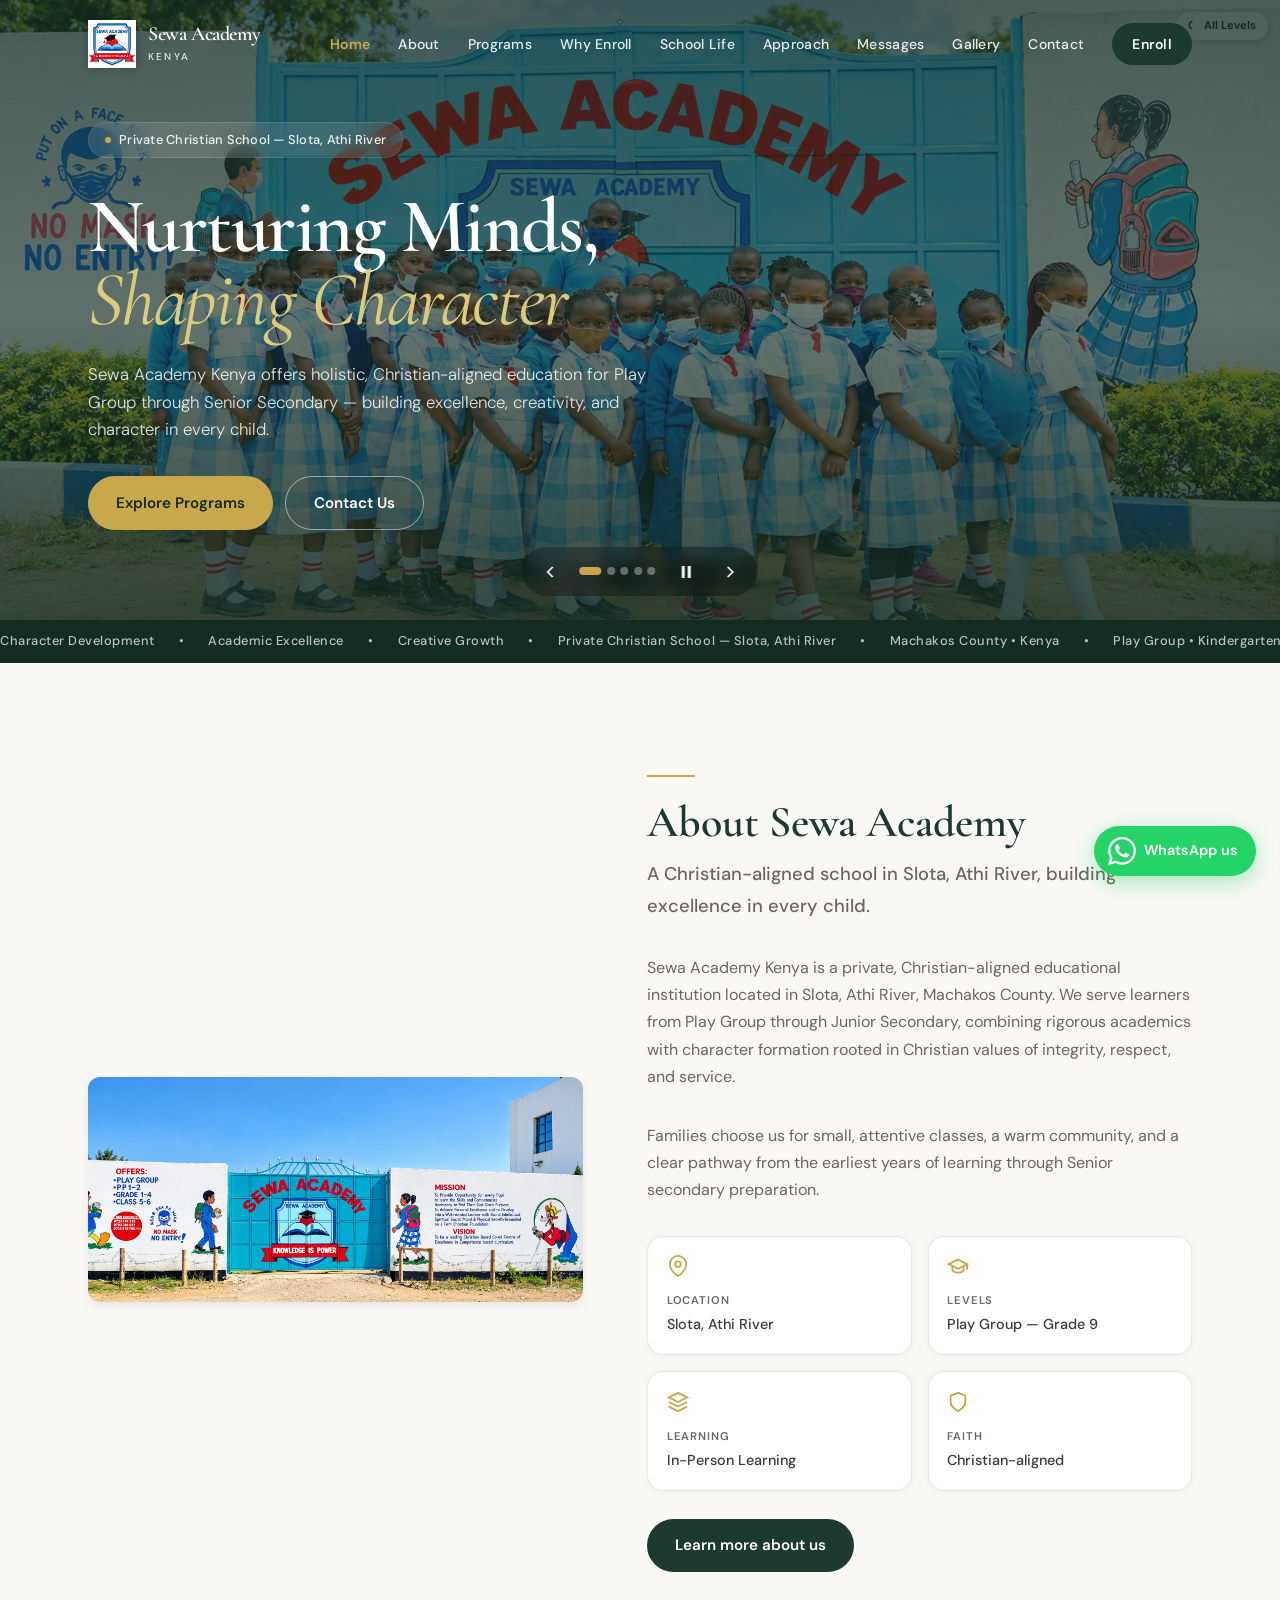
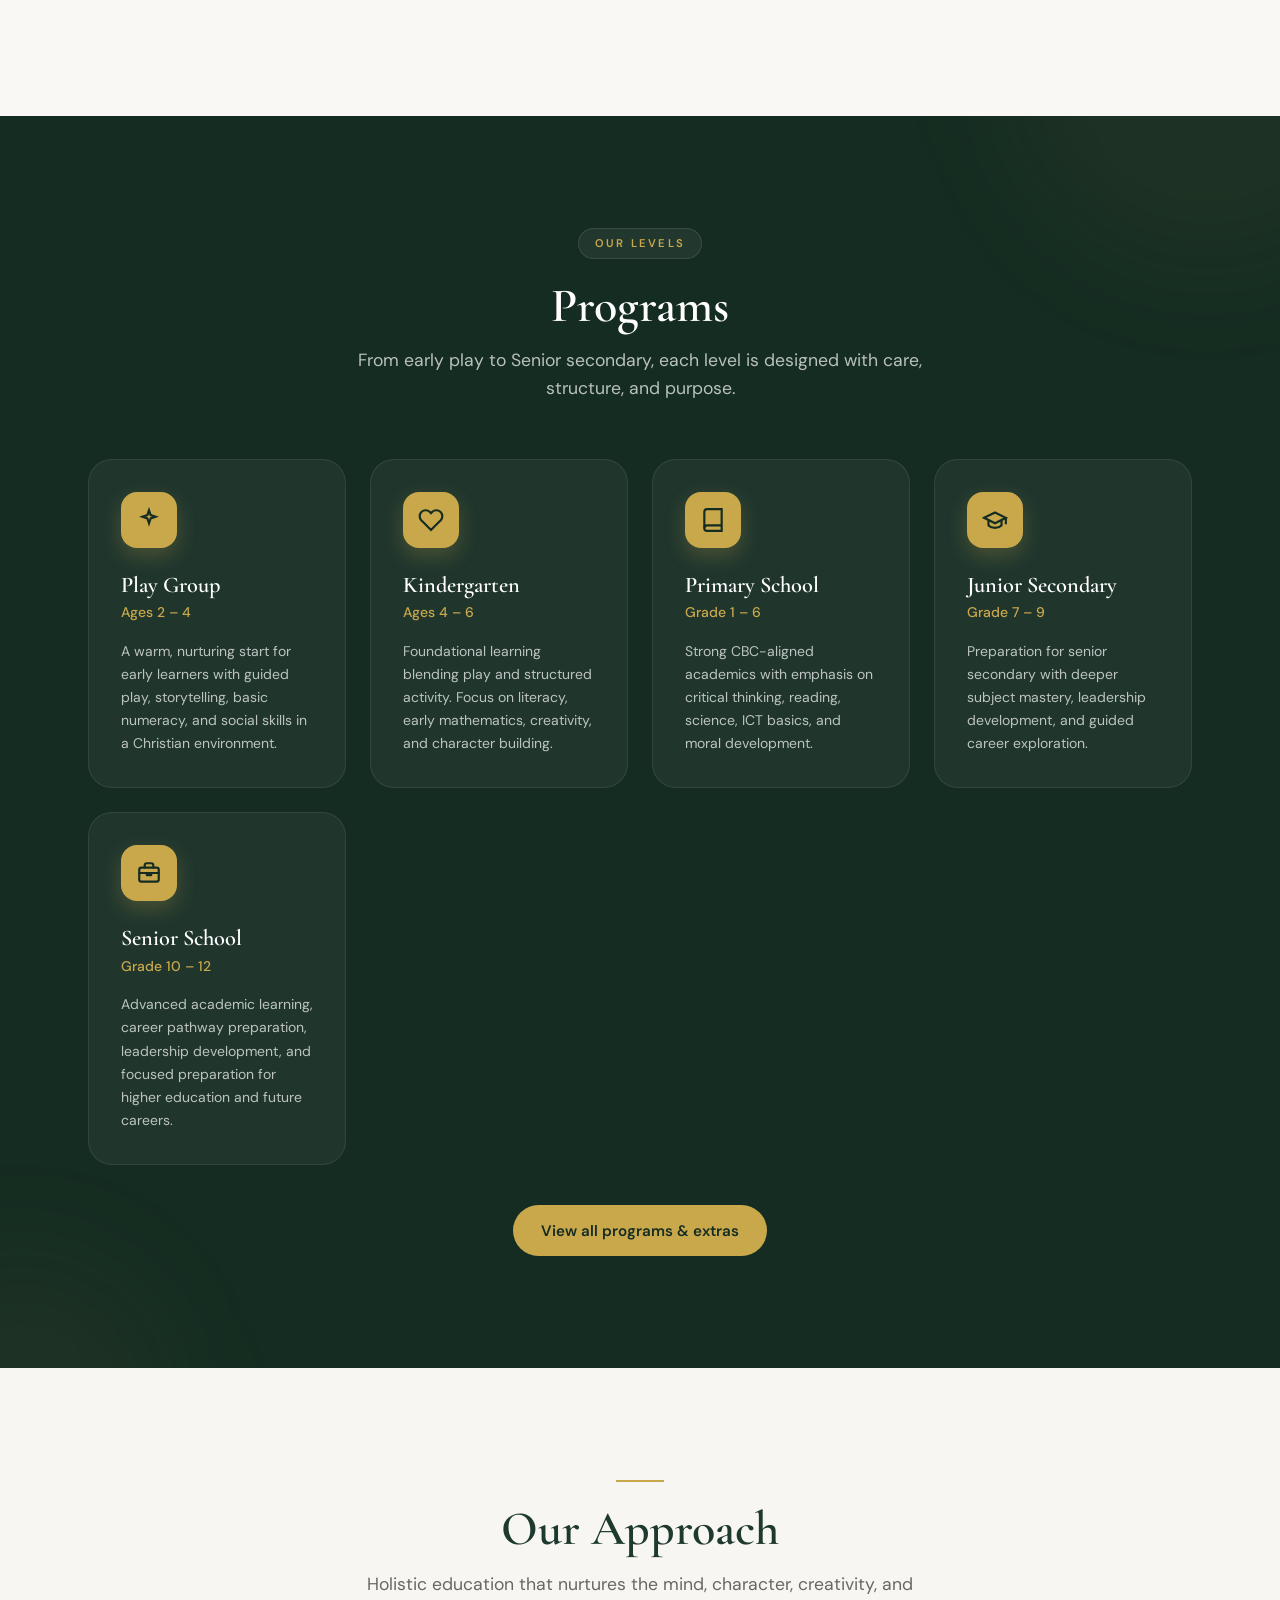
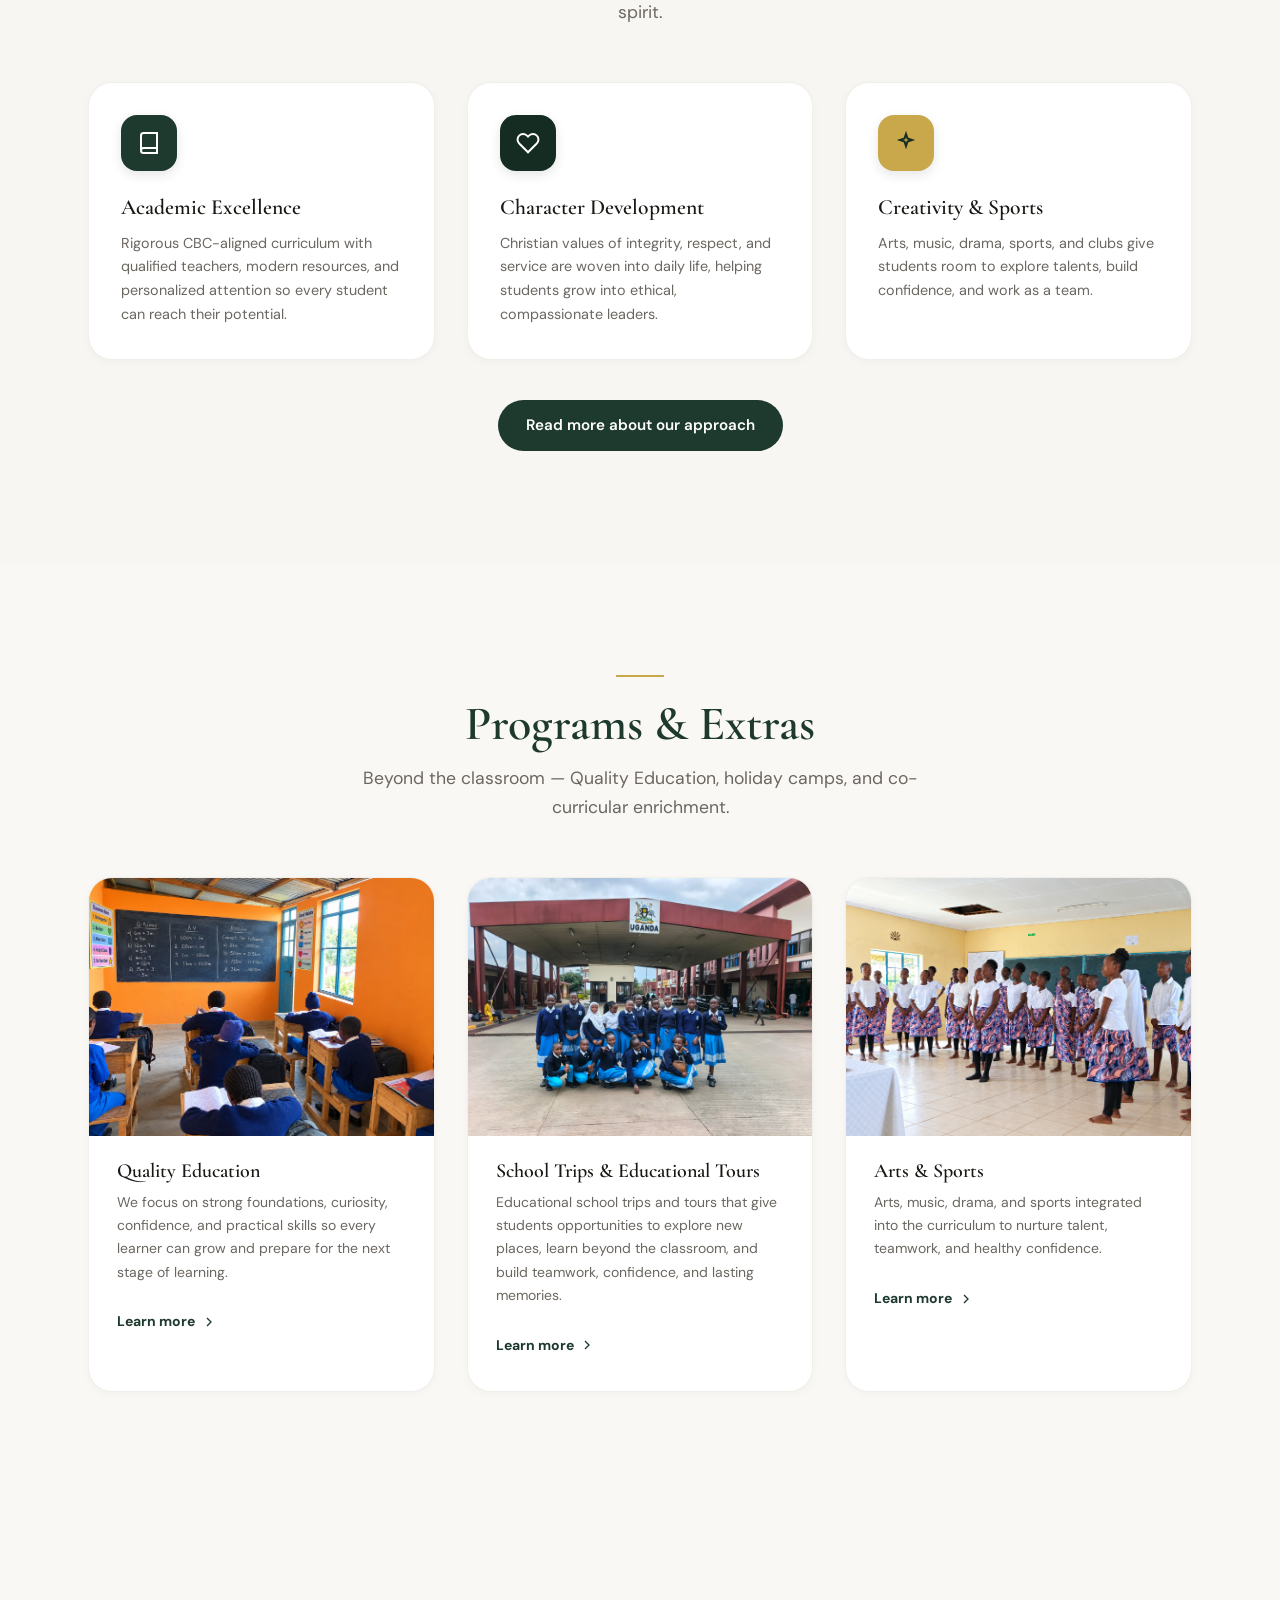
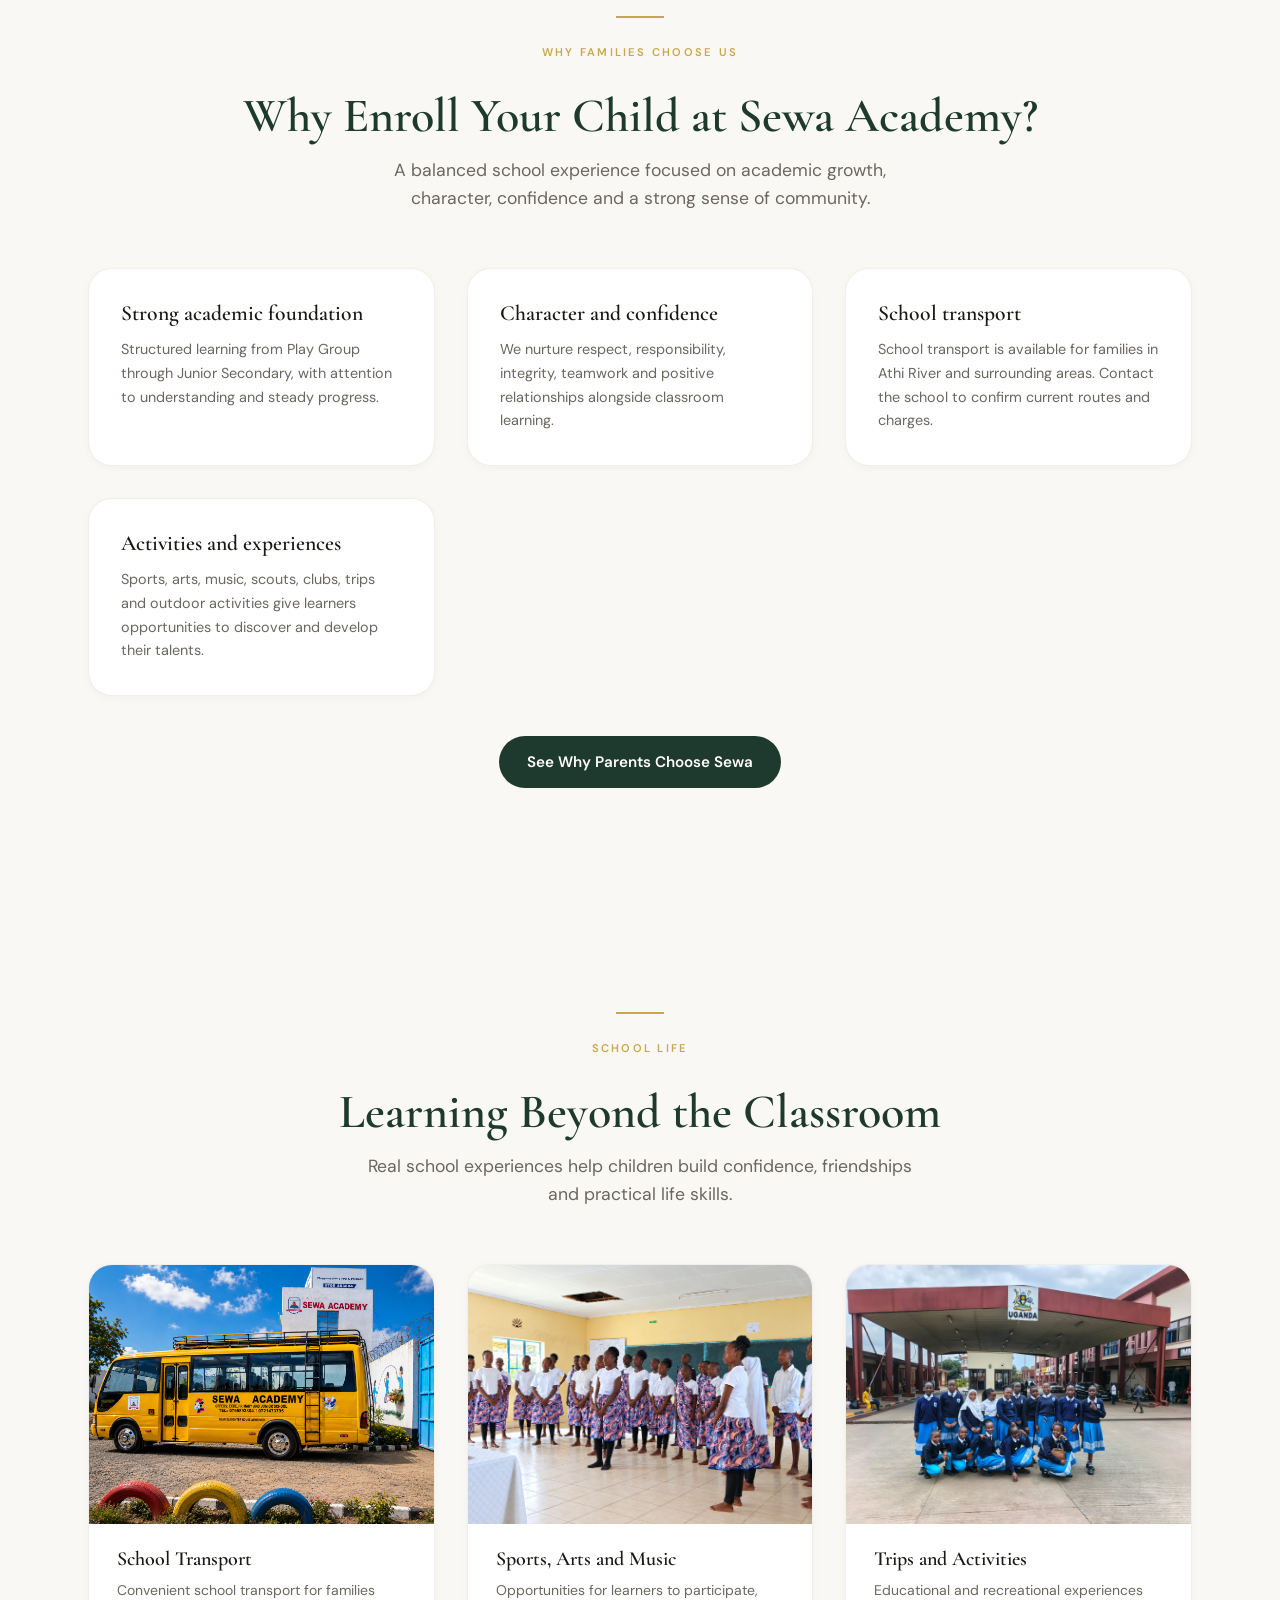
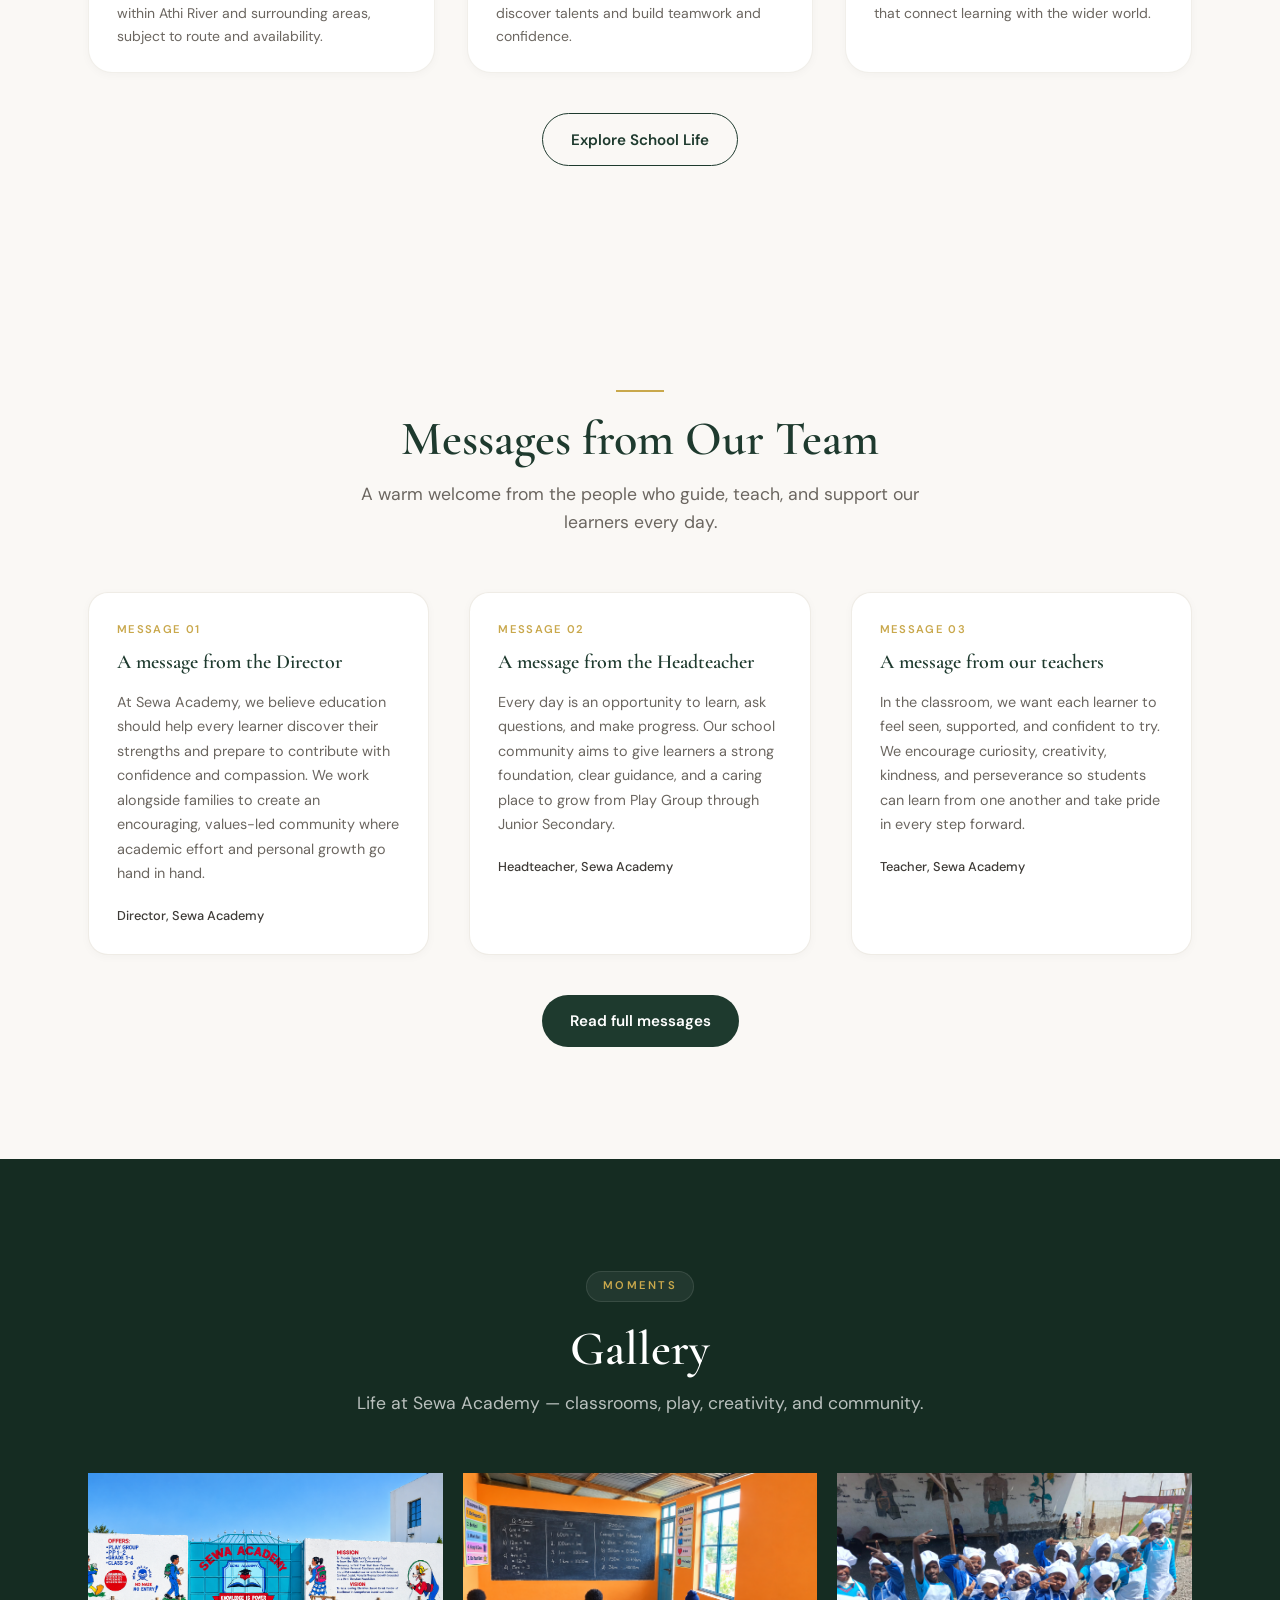
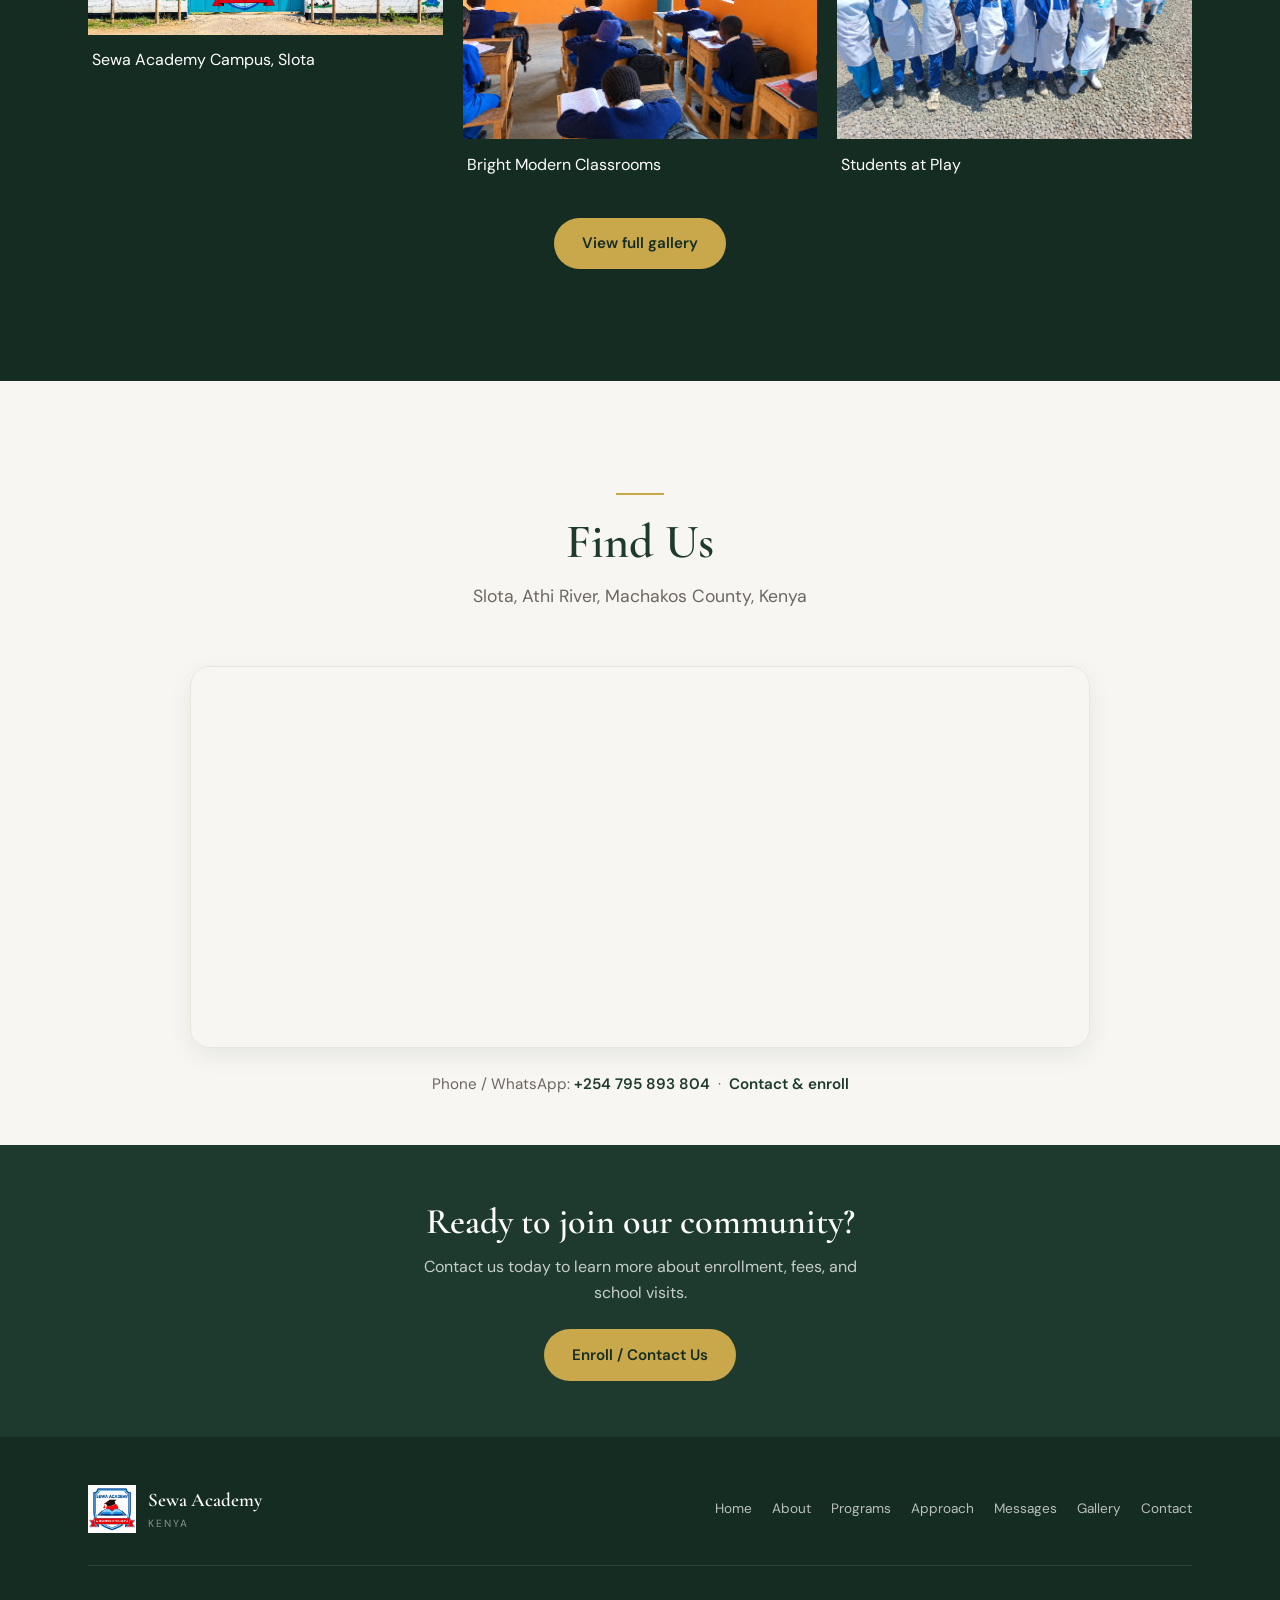
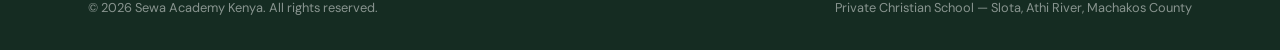
==== commit 96e5366a: "Update index.html" ====
--- a/index.html
+++ b/index.html
@@ -19,7 +19,7 @@
 <link href="styles.css" rel="stylesheet"/>
 <link href="sitemap.xml" rel="sitemap" title="Sitemap" type="application/xml"/>
 <link href="img/sewa-academy-logo.png" rel="icon" type="image/png"/>
-<meta content="Sewa Academy Kenya is a private Christian-aligned school in Slota, Athi River, Machakos County, offering education from Play Group through Junior Secondary." name="description"/><meta content="index, follow, max-image-preview:large" name="robots"/><link href="https://sewa-website-demo-vpy4.vercel.app/" rel="canonical"/><meta content="Sewa Academy Kenya | Private Christian School in Athi River" property="og:title"/><meta content="Sewa Academy Kenya is a private Christian-aligned school in Slota, Athi River, Machakos County, offering education from Play Group through Junior Secondary." property="og:description"/><meta content="website" property="og:type"/><meta content="https://sewa-website-demo-vpy4.vercel.app/" property="og:url"/><meta content="https://sewa-website-demo-vpy4.vercel.app/img/hero-school.jpg" property="og:image"/><meta content="Sewa Academy Kenya school website image" property="og:image:alt"/><meta content="Sewa Academy Kenya" property="og:site_name"/><meta content="en_KE" property="og:locale"/><meta content="summary_large_image" name="twitter:card"/><meta content="Sewa Academy Kenya | Private Christian School in Athi River" name="twitter:title"/><meta content="Sewa Academy Kenya is a private Christian-aligned school in Slota, Athi River, Machakos County, offering education from Play Group through Junior Secondary." name="twitter:description"/><meta content="https://sewa-website-demo-vpy4.vercel.app/" name="twitter:url"/><meta content="https://sewa-website-demo-vpy4.vercel.app/img/hero-school.jpg" name="twitter:image"/><script type="application/ld+json">{"@context":"https://schema.org","@graph":[{"@type":["EducationalOrganization","LocalBusiness"],"@id":"https://sewa-website-demo-vpy4.vercel.app/#school","name":"Sewa Academy Kenya","url":"https://sewa-website-demo-vpy4.vercel.app/","logo":"https://sewa-website-demo-vpy4.vercel.app/img/sewa-academy-logo.png","image":"https://sewa-website-demo-vpy4.vercel.app/img/hero-school.jpg","description":"Private Christian-aligned school in Slota, Athi River, Machakos County, Kenya.","telephone":"+254795893804","email":"info@sewaacademykenya.com","address":{"@type":"PostalAddress","streetAddress":"Slota","addressLocality":"Athi River","addressRegion":"Machakos County","addressCountry":"KE"},"areaServed":{"@type":"Place","name":"Athi River, Machakos County, Kenya"},"contactPoint":{"@type":"ContactPoint","telephone":"+254795893804","contactType":"admissions","email":"info@sewaacademykenya.com","availableLanguage":["English"]}},{"@type":"WebSite","@id":"https://sewa-website-demo-vpy4.vercel.app/#website","url":"https://sewa-website-demo-vpy4.vercel.app/","name":"Sewa Academy Kenya","publisher":{"@id":"https://sewa-website-demo-vpy4.vercel.app/#school"},"inLanguage":"en-KE"},{"@type":"WebPage","@id":"https://sewa-website-demo-vpy4.vercel.app/#webpage","url":"https://sewa-website-demo-vpy4.vercel.app/","name":"Sewa Academy Kenya | Private Christian School in Athi River","description":"Sewa Academy Kenya is a private Christian-aligned school in Slota, Athi River, Machakos County, offering education from Play Group through Junior Secondary.","isPartOf":{"@id":"https://sewa-website-demo-vpy4.vercel.app/#website"},"about":{"@id":"https://sewa-website-demo-vpy4.vercel.app/#school"},"inLanguage":"en-KE"}]}</script></head>
+<meta content="Sewa Academy Kenya is a private Christian-aligned school in Slota, Athi River, Machakos County, offering education from Play Group through Junior Secondary." name="description"/><meta content="index, follow, max-image-preview:large" name="robots"/><link href="https://sewa-website-demo-vpy4.vercel.app/" rel="canonical"/><meta content="Sewa Academy Kenya | Private Christian School in Athi River" property="og:title"/><meta content="Sewa Academy Kenya is a private Christian-aligned school in Slota, Athi River, Machakos County, offering education from Play Group through Junior Secondary." property="og:description"/><meta content="website" property="og:type"/><meta content="https://sewa-website-demo-vpy4.vercel.app/" property="og:url"/><meta content="https://sewa-website-demo-vpy4.vercel.app/img/hero-school.jpg" property="og:image"/><meta content="Sewa Academy Kenya school website image" property="og:image:alt"/><meta content="Sewa Academy Kenya" property="og:site_name"/><meta content="en_KE" property="og:locale"/><meta content="summary_large_image" name="twitter:card"/><meta content="Sewa Academy Kenya | Private Christian School in Athi River" name="twitter:title"/><meta content="Sewa Academy Kenya is a private Christian-aligned school in Slota, Athi River, Machakos County, offering education from Play Group through Junior Secondary." name="twitter:description"/><meta content="https://sewa-website-demo-vpy4.vercel.app/" name="twitter:url"/><meta content="https://sewa-website-demo-vpy4.vercel.app/img/hero-school.jpg" name="twitter:image"/><script type="application/ld+json">{"@context":"https://schema.org","@graph":[{"@type":["EducationalOrganization","LocalBusiness"],"@id":"https://sewa-website-demo-vpy4.vercel.app/#school","name":"Sewa Academy Kenya","url":"https://sewa-website-demo-vpy4.vercel.app/","logo":"https://sewa-website-demo-vpy4.vercel.app/img/sewa-academy-logo.png","image":"https://sewa-website-demo-vpy4.vercel.app/img/hero-school.jpg","description":"Private Christian-aligned school in Slota, Athi River, Machakos County, Kenya.","telephone":"+254795893804","email":" sewaacademyke@gmail.com","address":{"@type":"PostalAddress","streetAddress":"Slota","addressLocality":"Athi River","addressRegion":"Machakos County","addressCountry":"KE"},"areaServed":{"@type":"Place","name":"Athi River, Machakos County, Kenya"},"contactPoint":{"@type":"ContactPoint","telephone":"+254795893804","contactType":"admissions","email":"info@sewaacademykenya.com","availableLanguage":["English"]}},{"@type":"WebSite","@id":"https://sewa-website-demo-vpy4.vercel.app/#website","url":"https://sewa-website-demo-vpy4.vercel.app/","name":"Sewa Academy Kenya","publisher":{"@id":"https://sewa-website-demo-vpy4.vercel.app/#school"},"inLanguage":"en-KE"},{"@type":"WebPage","@id":"https://sewa-website-demo-vpy4.vercel.app/#webpage","url":"https://sewa-website-demo-vpy4.vercel.app/","name":"Sewa Academy Kenya | Private Christian School in Athi River","description":"Sewa Academy Kenya is a private Christian-aligned school in Slota, Athi River, Machakos County, offering education from Play Group through Senior Secondary.","isPartOf":{"@id":"https://sewa-website-demo-vpy4.vercel.app/#website"},"about":{"@id":"https://sewa-website-demo-vpy4.vercel.app/#school"},"inLanguage":"en-KE"}]}</script></head>
 <body>
 <a class="skip-link" href="#main-content">Skip to main content</a>
 <nav aria-label="Main navigation" class="site-nav" id="site-nav">
@@ -57,7 +57,7 @@
 <div class="hero-content">
 <div class="hero-badge"><span class="badge-dot"></span> Private Christian School — Slota, Athi River</div>
 <h1 class="hero-title">Nurturing Minds,<br/><em>Shaping Character</em></h1>
-<p class="hero-lead">Sewa Academy Kenya offers holistic, Christian-aligned education for Play Group through Junior Secondary — building excellence, creativity, and character in every child.</p>
+<p class="hero-lead">Sewa Academy Kenya offers holistic, Christian-aligned education for Play Group through Senior Secondary — building excellence, creativity, and character in every child.</p>
 <div class="hero-actions">
 <a class="btn btn-gold" href="/programs">Explore Programs</a>
 <a class="btn btn-outline" href="/contact">Contact Us</a>
@@ -80,7 +80,7 @@
 <span>Play Group • Kindergarten • Primary School Grade 1–6</span><span>•</span><span>Junior Secondary Grade 7–9</span><span>•</span>
 <span>Character Development</span><span>•</span><span>Academic Excellence</span><span>•</span><span>Creative Growth</span><span>•</span>
 <span>Private Christian School — Slota, Athi River</span><span>•</span><span>Machakos County • Kenya</span><span>•</span>
-<span>Play Group • Kindergarten • Primary School Grade 1–6</span><span>•</span><span>Junior Secondary Grade 7–9</span><span>•</span>
+<span>Play Group • Kindergarten • Primary School Grade 1–6 • Junior Secondary Grade 7–9</span><span>•</span><span>Senior Secondary Grade 10–12</span><span>•</span>
 </div>
 </div>
 <!-- About -->
@@ -95,7 +95,7 @@
 <h2>About Sewa Academy</h2>
 <p class="section-lead">A Christian-aligned school in Slota, Athi River, building excellence in every child.</p>
 <p>Sewa Academy Kenya is a private, Christian-aligned educational institution located in Slota, Athi River, Machakos County. We serve learners from Play Group through Junior Secondary, combining rigorous academics with character formation rooted in Christian values of integrity, respect, and service.</p>
-<p>Families choose us for small, attentive classes, a warm community, and a clear pathway from the earliest years of learning through junior secondary preparation.</p>
+<p>Families choose us for small, attentive classes, a warm community, and a clear pathway from the earliest years of learning through Senior secondary preparation.</p>
 <div class="about-stats">
 <div class="stat-card">
 <svg fill="none" height="22" stroke="currentColor" stroke-width="2" viewbox="0 0 24 24" width="22"><path d="M21 10c0 7-9 13-9 13s-9-6-9-13a9 9 0 0 1 18 0z"></path><circle cx="12" cy="10" r="3"></circle></svg>
@@ -125,7 +125,7 @@
 <div class="section-header center light">
 <span class="section-tag">Our Levels</span>
 <h2>Programs</h2>
-<p>From early play to junior secondary, each level is designed with care, structure, and purpose.</p>
+<p>From early play to Senior secondary, each level is designed with care, structure, and purpose.</p>
 </div>
 <div class="programs-grid">
 <a class="program-card" href="/programs">
@@ -148,6 +148,28 @@
 <h3>Junior Secondary</h3><div class="program-age">Grade 7 – 9</div>
 <p>Preparation for senior secondary with deeper subject mastery, leadership development, and guided career exploration.</p>
 </a>
+<a class="program-card" href="/programs">
+  <div class="program-icon">
+    <svg fill="none" height="26" stroke="currentColor" stroke-width="2"
+         viewBox="0 0 24 24" width="26"
+         stroke-linecap="round" stroke-linejoin="round">
+      <rect x="3" y="7" width="18" height="13" rx="2"/>
+      <path d="M8 7V5a2 2 0 0 1 2-2h4a2 2 0 0 1 2 2v2"/>
+      <path d="M3 12h18"/>
+      <path d="M10 12v2h4v-2"/>
+    </svg>
+  </div>
+
+  <h3>Senior School</h3>
+  <div class="program-age">Grade 10 – 12</div>
+
+  <p>
+    Advanced academic learning, career pathway preparation,
+    leadership development, and focused preparation for
+    higher education and future careers.
+  </p>
+</a>
+
 </div>
 <p style="text-align:center;margin-top:2.5rem;position:relative;z-index:1">
 <a class="btn btn-gold" href="/programs">View all programs &amp; extras</a>
